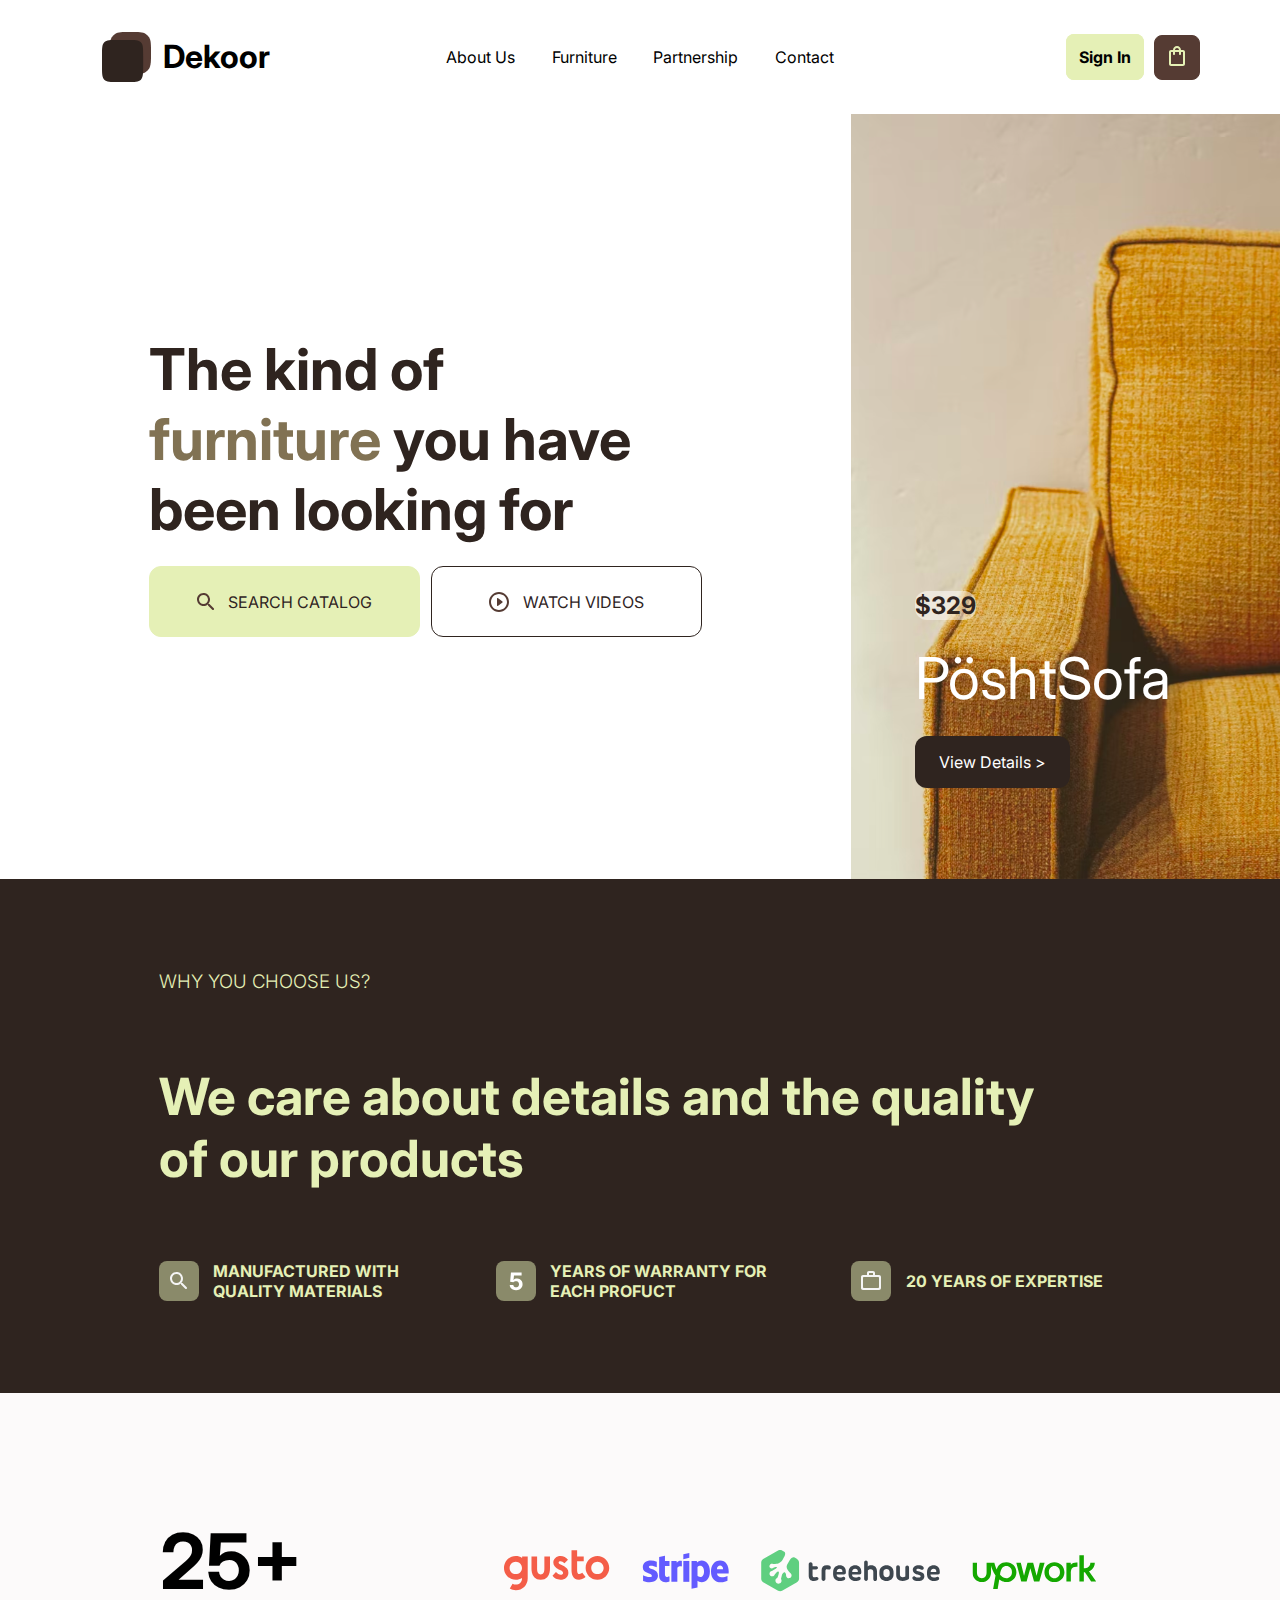
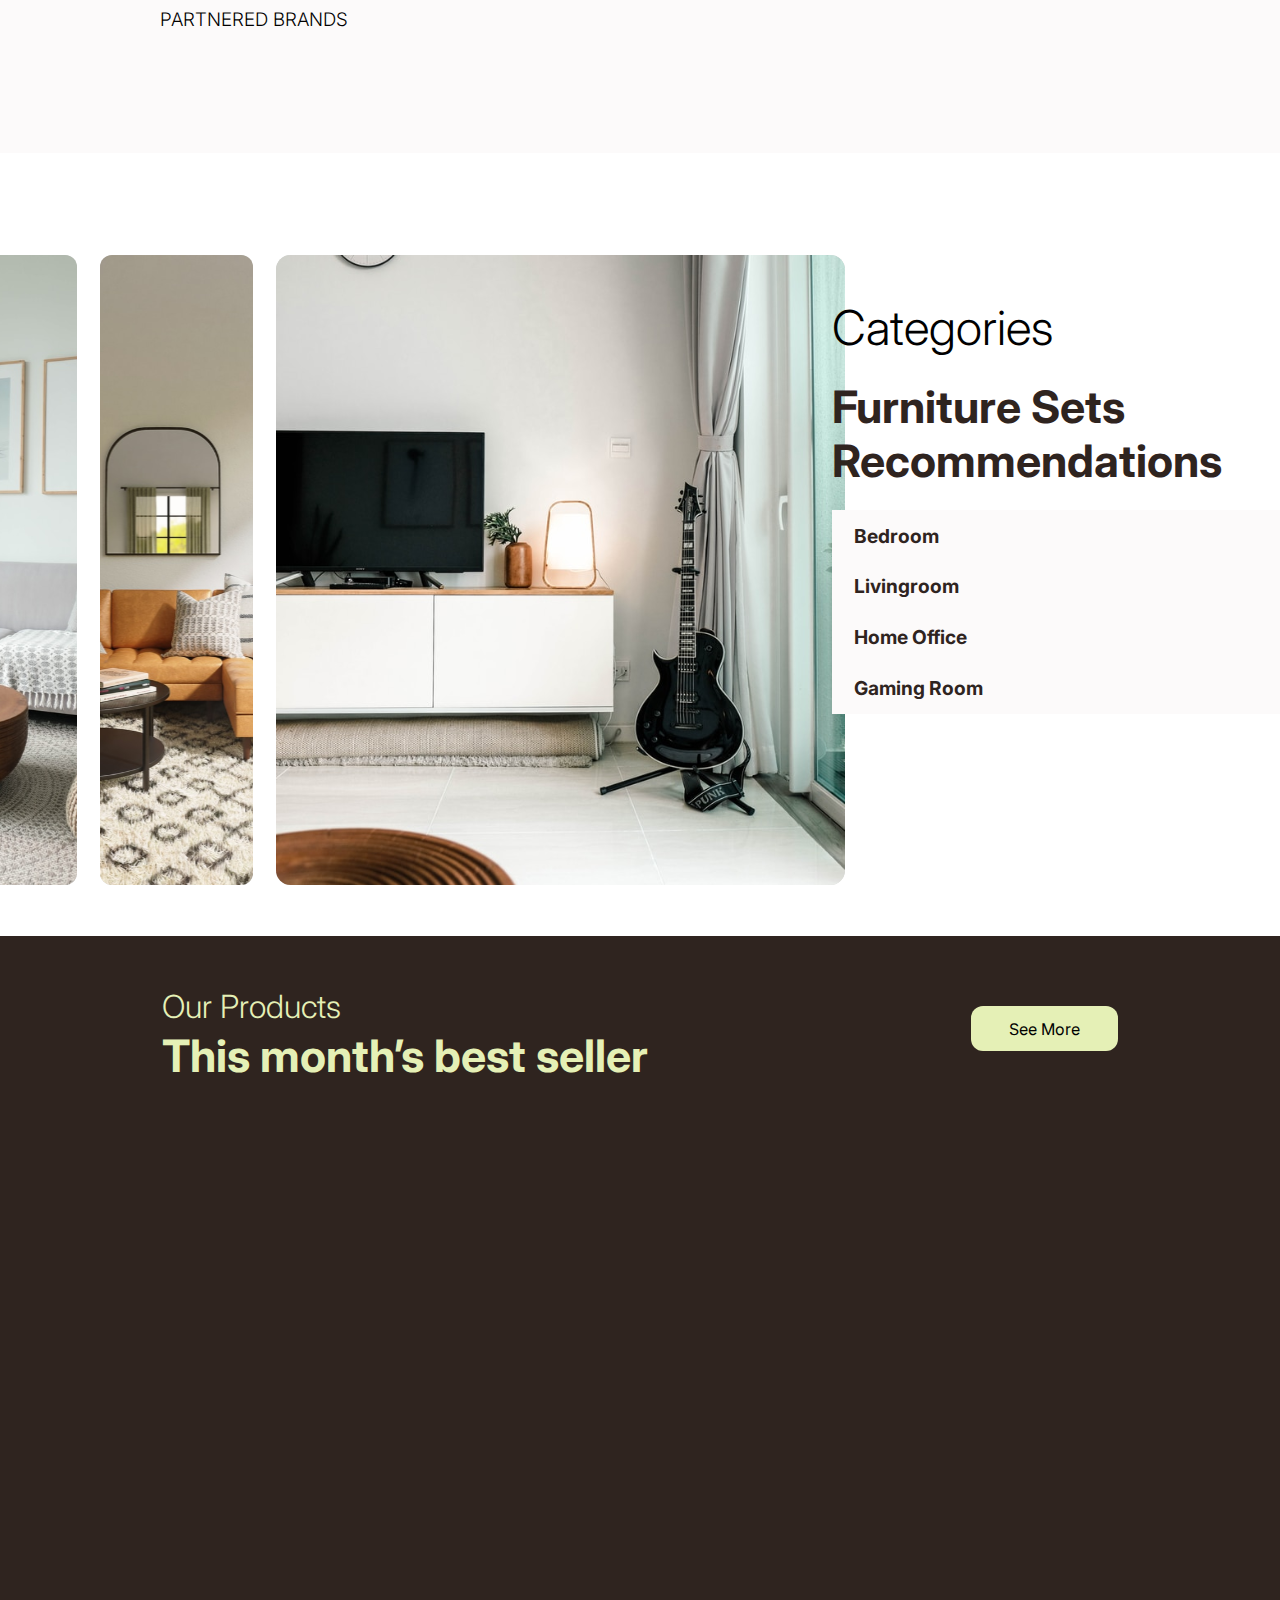
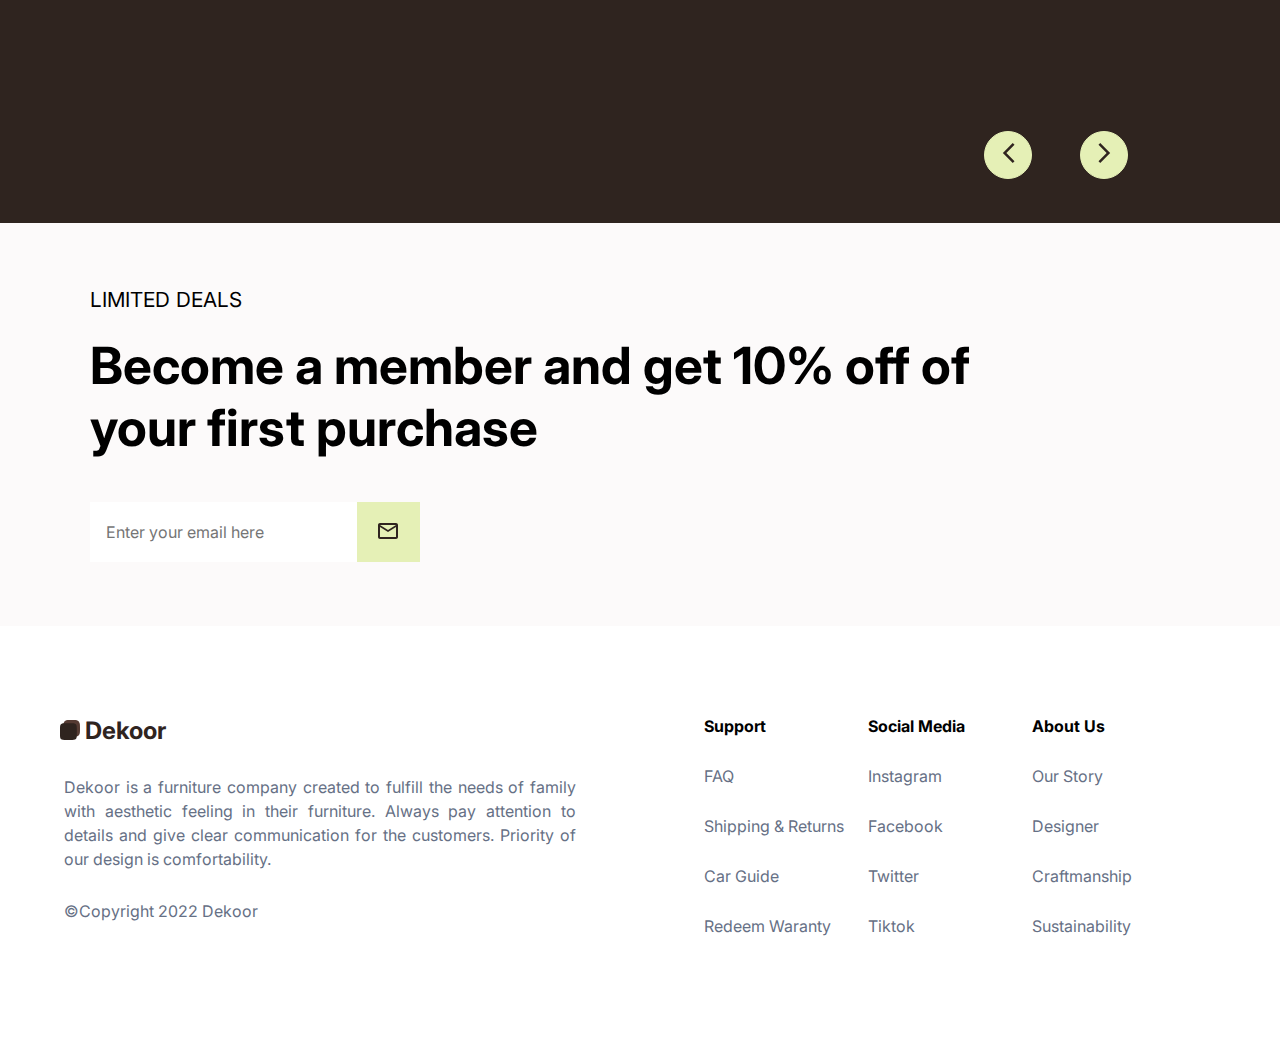
==== index.html @ ee674ba5 "v1.1 slice mob" ====
<!DOCTYPE html>
<html lang="en">

<head>
     <meta charset="UTF-8">
     <meta http-equiv="X-UA-Compatible" content="IE=edge">
     <meta name="viewport" content="width=device-width, initial-scale=1.0">
     <title>Dekoor</title>
     <link rel="stylesheet" href="style.css">
     <link rel="shortcut icon" type="image/x-icon" href="/assets/logo.svg">
     <script src="jquery.js"></script>
</head>

<body>
     <header>
          <nav>
               <div class="logo">
                    <img src="assets/logo.svg" alt="">
                    <h1>Dekoor</h1>
               </div>
               <ul>
                    <li><a href="#">About Us</a></li>
                    <li>Furniture</li>
                    <li><a href="#">Partnership</a></li>
                    <li><a href="#">Contact</a></li>
               </ul>
               <div class="nav-btn">
                    <li><a href="#">Sign In</a></button></li>
                    <li><button><img src="/assets/purchase.svg" /></button></li>
               </div>
               <button class="toggle">
                    <img src="assets/3line.svg" alt="">
               </button>
          </nav>
     </header>

     <main>
          <section id="hero1" class="hero1">
               <div>
                    <h1>The kind of<br /> <span>furniture</span> you have<br />been looking for</h1>
                    <div class="btn-hero">
                         <a href="#"><img src="assets/search.svg" />SEARCH CATALOG</a>
                         <a href="#"><img src="assets/play.svg" />WATCH VIDEOS</a>
                    </div>
               </div>
               <div class="price">
                    <h2>$329</h2>
                    <h1>PöshtSofa</h1>
                    <a href="">View Details ></a>
               </div>
          </section>

          <section id="hero2" class="hero2">
               <h3>WHY YOU CHOOSE US?</h3>
               <h1>We care about details and the quality<br /> of our products</h1>
               <ul>
                    <li><img src="/assets/icon frame.svg" />MANUFACTURED WITH QUALITY MATERIALS</li>
                    <li><img src="/assets/icon frame-1.svg" alt=""> YEARS OF WARRANTY FOR EACH PROFUCT</li>
                    <li><img src="/assets/icon frame-2.svg" />20 YEARS OF EXPERTISE</li>
               </ul>
          </section>

          <section id="hero3" class="hero3">
               <div class="">
                    <h1>25+</h1>
                    <h3>PARTNERED BRANDS</h3>
               </div>
               <ul>
                    <li><img src="/assets/gusto.svg" alt=""></li>
                    <li><img src="/assets/stripe.svg" alt=""></li>
                    <li><img src="/assets/treehouse.svg" alt=""></li>
                    <li><img src="/assets/uwpork.svg" alt=""></li>
               </ul>
          </section>

          <section id="hero4" class="hero4">
               <div class="">
                    <img class='a' src="/assets/4b.svg" alt="">
                    <img class='a' src="/assets/4a.svg" alt="">
                    <img src="/assets/img (2).svg" alt="">
               </div>
               <div class="">
                    <h3>Categories</h3>
                    <h1>Furniture Sets Recommendations</h1>
                    <button>Bedroom</button>
                    <button>Livingroom</button>
                    <button>Home Office</button>
                    <button>Gaming Room</button>
               </div>
          </section>

          <section id="hero5" class="hero5">
               <div class="">
                    <h1>
                         <span>Our Products</span><br />
                         This month’s best seller
                    </h1>
                    <a>See More</a>
               </div>
               <div class="">

               </div>
               <div class="prevnext">
                    <button><img src="/assets/back.svg" alt=""></button>
                    <button><img src="/assets/prev.svg" alt=""></button>
               </div>
          </section>

          <section id="#FCFAFA" class="hero6">
               <h3>LIMITED DEALS</h3>
               <h1>Become a member and get 10% off of<br /> your first purchase</h1>
               <form>
                    <input type="email" placeholder="Enter your email here">
                    <button type="submit"><img src="assets/mail.svg" alt=""></button>
               </form>
          </section>
     </main>

     <footer>
          <div class="">
               <div class="logo">
                    <img src="/assets/logo.svg" alt="">
                    <span>Dekoor</span>
               </div>
               <article>Dekoor is a furniture company created to fulfill the needs of family with aesthetic feeling in
                    their furniture. Always pay attention to details and give clear communication for the customers.
                    Priority of our design is comfortability.</article>
               <p>©Copyright 2022 Dekoor</p>
          </div>
          <div class="">
               <ul>
                    <Li><b>Support</b></Li>
                    <Li><a href="#">FAQ</a></Li>
                    <Li><a href="#">Shipping & Returns</a></Li>
                    <Li><a href="#">Car Guide</a></Li>
                    <Li><a href="#">Redeem Waranty</a></Li>
               </ul>
               <ul>
                    <Li><b>Social Media</b></Li>
                    <Li><a href="#">Instagram</a></Li>
                    <Li><a href="#">Facebook</a></Li>
                    <Li><a href="#">Twitter</a></Li>
                    <Li><a href="#">Tiktok</a></Li>
               </ul>
               <ul>
                    <Li><b>About Us</b></Li>
                    <Li><a href="#">Our Story</a></Li>
                    <Li><a href="#">Designer</a></Li>
                    <Li><a href="#">Craftmanship</a></Li>
                    <Li><a href="#">Sustainability</a></Li>
               </ul>
          </div>
     </footer>
</body>

</html>
---- style.css ----
@import url('https://fonts.googleapis.com/css2?family=Inter:wght@200;300;400;600;700&display=swap');

:root {
     --lgree: #E5F0B6;
     --teal: #817253;
     --brown: #553B33;
     --darkBrown: #2F241F;

}

* {
     list-style: none;
     text-decoration: none;
     padding: 0px;
     margin: 0px;
     font-family: 'Inter', sans-serif;
     color: black;
}

main {
     max-width: 100vw;
}

li a:hover {
     color: var(--teal);
}


/* Navbar */
nav {
     max-width: 100vw;
     height: 10vh;
     display: flex;
     flex-direction: row;
     justify-content: center;
     align-items: center;
     padding: 12px 24px;
}

.logo {
     width: 20%;
     display: flex;
     justify-content: flex-end;
     align-items: center;
     gap: 5%;
}

.logo img {
     width: 20%;
     height: 20%;
}

ul {
     display: flex;
     flex-direction: row;
     justify-content: center;
     align-items: center;
     gap: 5%;
     width: 60%;
}

.nav-btn {
     display: flex;
     justify-content: center;
     align-items: center;
     width: 20%;
     gap: 10px;
}

.nav-btn a {
     background-color: var(--lgree);
     border: 1px solid var(--lgree);
     border-radius: 8px;
     font-weight: bold;
     padding: 12px;
}

.nav-btn button {
     background-color: var(--brown);
     color: var(--lgree);
     border: 1px solid var(--brown);
     border-radius: 8px;
     padding: 10px 14px;
     cursor: pointer;
}

.nav-btn a:hover {
     border: 1px solid var(--darkBrown);
     transition: all 0.4s;
     background: none;
}

.nav-btn button:hover {
     background: var(--teal);
     border: 1px solid var(--teal);
     transition: all 0.4s;
}

.toggle {
     display: none !important;
}


/* Hero */

.hero1 {
     max-width: 100vw;
     height: 85vh;
     display: flex;
}

/* Hero 1.1 */
.hero1>div:nth-child(1) {
     width: 70%;
     height: 100%;
     display: flex;
     flex-direction: column;
     justify-content: center;
     align-items: center;
}

.hero1 a:hover {
     background-color: var(--lgree);
     color: var(--darkBrown);
     transition: all 0.4s;
}

.hero1 h1 {
     font-size: 4.5vw;
     color: var(--darkBrown);
     width: 65%;
}

.hero1 span {
     color: var(--teal);
}

.btn-hero {
     width: 65%;
     height: 15%;
     display: flex;
     justify-content: center;
     align-items: center;
     gap: 2%;
}

.btn-hero a {
     width: 50%;
     height: 60%;
     display: flex;
     justify-content: center;
     align-items: center;
     border: 1px solid var(--lgree);
     background-color: var(--lgree);
     color: var(--darkBrown);
     border-radius: 12px;
     gap: 5%;
     font-size: 1em;
}

.btn-hero a:nth-child(2) {
     background-color: transparent;
     border: 1px solid var(--darkBrown);
}

.btn-hero a:hover {
     background-color: transparent;
     border: 1px solid var(--teal);
     transition: all 0.4s;
}

/* Hero 1.2 */
.price {
     width: 30%;
     height: 100%;
     padding-left: 5%;
     background-image: url('assets/hero1.svg');
     background-repeat: no-repeat;
     background-size: cover;
     display: flex;
     flex-direction: column;
     justify-content: flex-end;
     gap: 3%;
}

.price h2 {
     width: fit-content;
     color: var(--darkBrown);
     font-weight: light;
     background: rgba(255, 255, 255, 0.5);
     border-radius: 12px;
     display: inline;
}

.price h1 {
     font-weight: normal;
     color: white;
}

.price a {
     width: fit-content;
     padding: 16px 24px;
     background: var(--darkBrown);
     color: white;
     border-radius: 12px;
     margin-bottom: 25%;
}

/* Section 2 */
.hero2 {
     max-width: 100%;
     height: 40vh;
     padding: 6% 3%;
     background-color: var(--darkBrown);
     color: var(--lgree);
     display: flex;
     flex-direction: column;
     justify-content: center;
     align-items: center;
     gap: 20%;
}

.hero2 h3 {
     color: var(--lgree);
     font-weight: 300;
     width: 80%;
}

.hero2 h1 {
     color: var(--lgree);
     font-size: 4vw;
     width: 80%;
}

.hero2 ul {
     width: 80%;
     display: flex;
}

.hero2 li {
     color: var(--lgree);
     width: 30%;
     display: flex;
     justify-content: center;
     align-items: center;
     gap: 5%;
     font-weight: bold;
}


/* Hero 3 */

.hero3 {
     max-width: 100%;
     height: 40vh;
     display: flex;
     justify-content: center;
     align-items: center;
     gap: 10%;
     background-color: #FCFAFA;
}

.hero3 div {
     width: 15%;
     display: flex;
     flex-direction: column;
     justify-content: center;
     align-items: flex-start;
}

.hero3 h1 {
     font-size: 6vw;
     font-weight: bold;
}

.hero3 h3 {
     font-weight: 300;
}

.hero3 ul {
     width: 50%;
}

/* Hero 4 */

.hero4 {
     max-width: 100%;
     height: 70vh;
     display: flex;
     flex-direction: row;
     padding: 3% 0%;
     margin-bottom: 6%;
}

.hero4>div:nth-child(1) {
     max-width: 60%;
     height: 100%;
     padding: 5%;
     padding-left: 0;
     display: flex;
     justify-content: center;
     gap: 3%;
}

.a {
     width: 20%;
     height: 100%;
     object-fit: cover;
     border-radius: 12px;
}

.hero4>div:nth-child(2) {
     max-width: 40%;
     height: 100%;
     display: flex;
     flex-direction: column;
     justify-content: center;
}

.hero4 h1 {
     font-size: 3.5vw;
     font-weight: bold;
     margin: 5% 0;
     color: var(--darkBrown);
}

.hero4 h3 {
     font-size: 3em;
     font-weight: 300;
}

.hero4 button {
     padding: 3% 5%;
     font-size: 1.2em;
     font-weight: bold;
     background-color: #FCFAFA;
     border: none;
     display: flex;
     justify-content: flex-start;
     color: var(--darkBrown);
}

/* Hero 5 */

.hero5 {
     max-width: 100vw;
     height: 90vh;
     padding: 3% 0;
     background-color: var(--darkBrown);
     position: relative;
}

.hero5>div:nth-child(1) {
     width: 100%;
     display: flex;
     justify-content: space-around;
     align-items: center;
}

.hero5 h1 {
     font-size: 3.5vw;
     font-weight: bold;
     color: var(--lgree);
}

.hero5 span {
     font-size: 2.5vw;
     font-weight: 300;
     color: var(--lgree);
}

.hero5 a {
     height: fit-content;
     padding: 1% 3%;
     font-size: 1em;
     background-color: var(--lgree);
     border-radius: 12px;
     cursor: pointer;
}

.hero5 a:hover {
     background-color: transparent;
     color: var(--lgree);
     border: 1px solid var(--lgree);
     transition: all 0.3s;
}

.prevnext {
     width: 15%;
     display: flex;
     justify-content: space-around;
     align-items: center;
     background-color: transparent;
     position: absolute;
     right: 10%;
     bottom: 5%;
}

.hero5 button {
     width: 25%;
     aspect-ratio: 1/1;
     border: 1px solid var(--lgree);
     background-color: var(--lgree);
     border-radius: 999px;
}

/* Hero 6 */

.hero6 {
     max-width: 100%;
     height: fit-content;
     background-color: #FCFAFA;
     padding: 5% 7%;
}

.hero6 h3 {
     font-size: 1.3em;
     font-weight: 400;
     margin-bottom: 2%;
}

.hero6 h1 {
     font-size: 4vw;
     font-weight: bold;
     margin-bottom: 4%;
}

.hero6 form {
     width: 30%;
     height: 60px;
     display: flex;
}

.hero6 input {
     width: 80%;
     height: 100%;
     padding: 0;
     border: none;
     font-size: 1em;
     padding-left: 5%;
     border: none;
}

.hero6 button {
     width: 20%;
     height: 100%;
     border: 1px solid var(--lgree);
     background-color: var(--lgree);
     color: var(--darkBrown);
}

.hero6 button:hover {
     background-color: white;
}


footer {
     max-width: 100vw;
     display: flex;
     flex-direction: row;
}

footer>div {
     width: 50%;
     padding: 7% 5%;
}

footer>div:nth-child(2) {
     display: flex;
     flex-direction: row;
     flex-wrap: wrap;
     gap: 2%;
}

footer span {
     font-size: 1.5em;
     color: var(--darkBrown);
     font-weight: bold;
}

footer ul {
     width: 30%;
     height: 100%;
     display: flex;
     flex-direction: column;
     justify-content: flex-start;
     align-items: flex-start;
}

footer article {
     margin: 30px 0px;
     color: #667085;
     text-align: justify;
     line-height: 24px;
}

footer p {
     color: #667085;
}

footer li {
     margin-bottom: 30px;
}

footer a {
     color: #667085;
}

@media screen and (max-width:992px) {

     /* Nav */

     /* Hero 1 */
     .hero1 {
          flex-wrap: nowrap;
          flex-direction: column;
          padding: 0;
     }

     .hero1>div:nth-child(1) {
          width: 100%;
          height: 50vh;
          text-align: center;
     }

     .hero1>div:nth-child(2) {
          flex-wrap: wrap;
          padding: 0px;
          width: 100%;
          height: 50vh;
          background-image: url('assets/image\ 64.png');
          background-size: cover;
          background-repeat: no-repeat;
          overflow: hidden;
     }

     .price {
          width: 50%;
          height: 50%;
     }

     /* Hero 2 */
     .hero2 {
          text-align: center;
          gap: 2%;
     }

     .hero2 ul {
          width: 100%;
          flex-direction: column;
          align-items: center;
          font-weight: 2em;
          text-align: start;
          margin-top: 10px;
     }

     .hero2 li {
          justify-content: flex-start;
          width: 100%;
          margin-bottom: 10px;
     }

     .hero2 img {}

     /* Hero 3 */
     .hero3 {
          flex-direction: column;
     }

     .hero3 div {
          width: 100%;
          text-align: center;
          justify-content: center;
          align-items: center;
     }

     .hero3 h3 {
          margin: 0 40px;
     }

     .hero3 ul {
          max-width: 100%;
     }

     /* Hero 4 */
     .hero4 {
          flex-direction: column;
          height: 100%;
          padding: 0;
     }

     .hero4>div:nth-child(1) {
          max-width: 100%;
          height: 50%;
          order: 2;
          justify-content: center;
          align-items: flex-end;
          padding: 10px;
     }

     .hero4>div:nth-child(2) {
          max-width: 100%;
          height: 50%;
          text-align: center;
          order: 1;
     }

     .hero4 button {
          width: 100%;
          font-size: 2em;
     }

     .hero4 img {
          width: 30%;
          border-radius: 24px;
          aspect-ratio: 1/1;
     }

     .hero4 button {
          font-size: 1em;
     }

     .hero4 h1 {}

     /* Hero 5 */
     .prevnext {
          width: 100%;
          justify-content: space-between;
          top: 15%;
          left: 0;
     }

     .prevnext button {
          width: 50px;
          aspect-ratio: 1/1;
          padding: 0;
     }

     /* Hero 6 */

     .hero6 form {
          width: 100%;
     }


     /* Footer */

     footer {
          flex-wrap: wrap;
     }

     footer .logo {
          width: 100%;
          justify-content: center;
     }

     footer>div {
          width: 100%;
          justify-content: center;
     }

     footer ul {
          align-items: center;
     }

     footer li {
          text-align: center;

     }

}

@media screen and (max-width:500px) {

     /* Nav */
     nav {
          justify-content: space-around;
          padding: 0 5%;
     }

     nav ul {
          display: none !important;
     }

     .nav-btn {
          display: none !important;

     }

     .toggle {
          display: block;
     }

     /* hero1 */

     .hero1 h1 {
          font-size: 2em;
          width: 100%;
          margin-bottom: 5%;
     }

     .hero1 br {
          display: none;
     }

     .btn-hero {
          flex-direction: column;
          gap: 10px;
          margin-top: 30px;
          margin-bottom: 30px;
     }

     .btn-hero a {
          width: 100%;
          padding: 4%;
     }

     .price {
          width: 100%;
          height: 100%;
          font-size: 1em;
     }

     .price h2 {
          margin-left: 30px;
     }

     .price h1 {
          margin-left: 30px;
     }

     .price a {
          margin-left: 30px;
     }

     /* hero2 */

     /* Hero 3 */
     .hero3 img {
          width: 60px;
     }

     footer>div:nth-child() {
          width: 100%;
          flex-wrap: wrap;
     }

     footer ul {
          width: 45%;
     }

     footer li{
          margin-bottom: 0;
     }

}
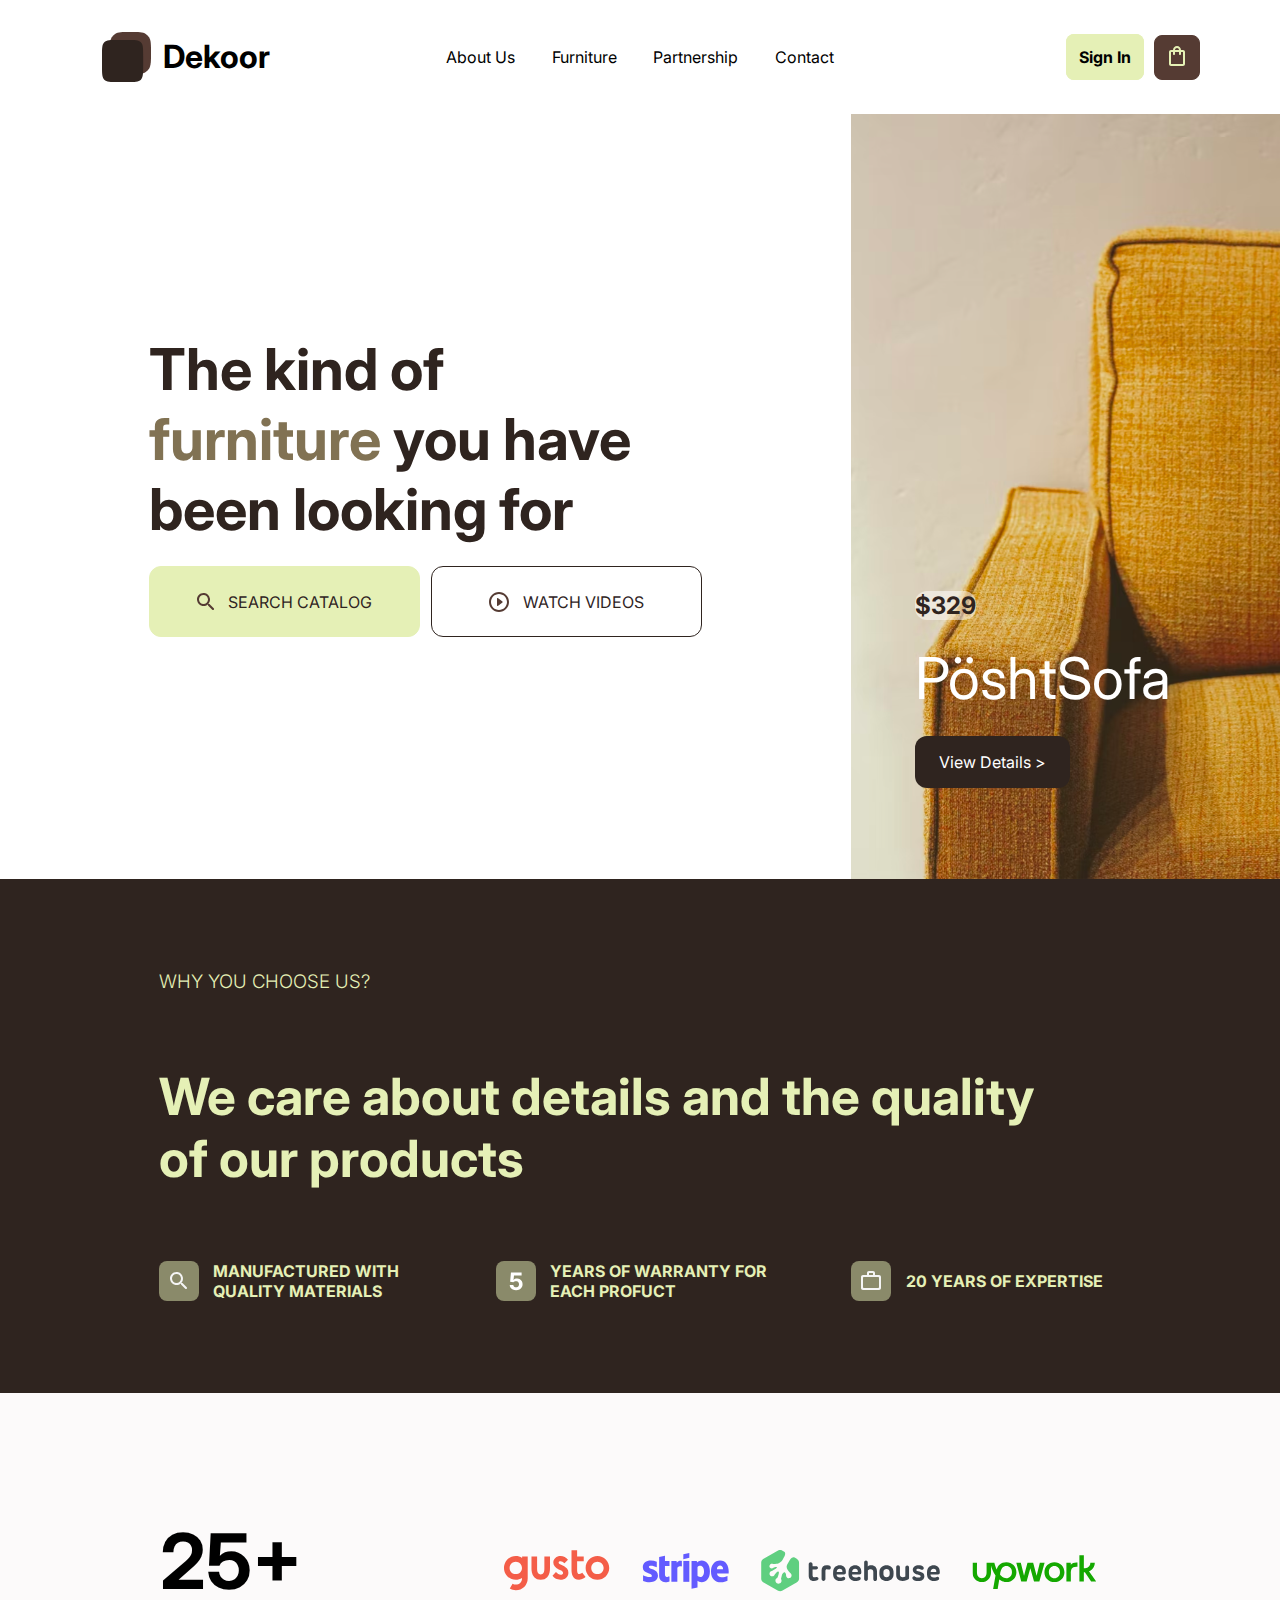
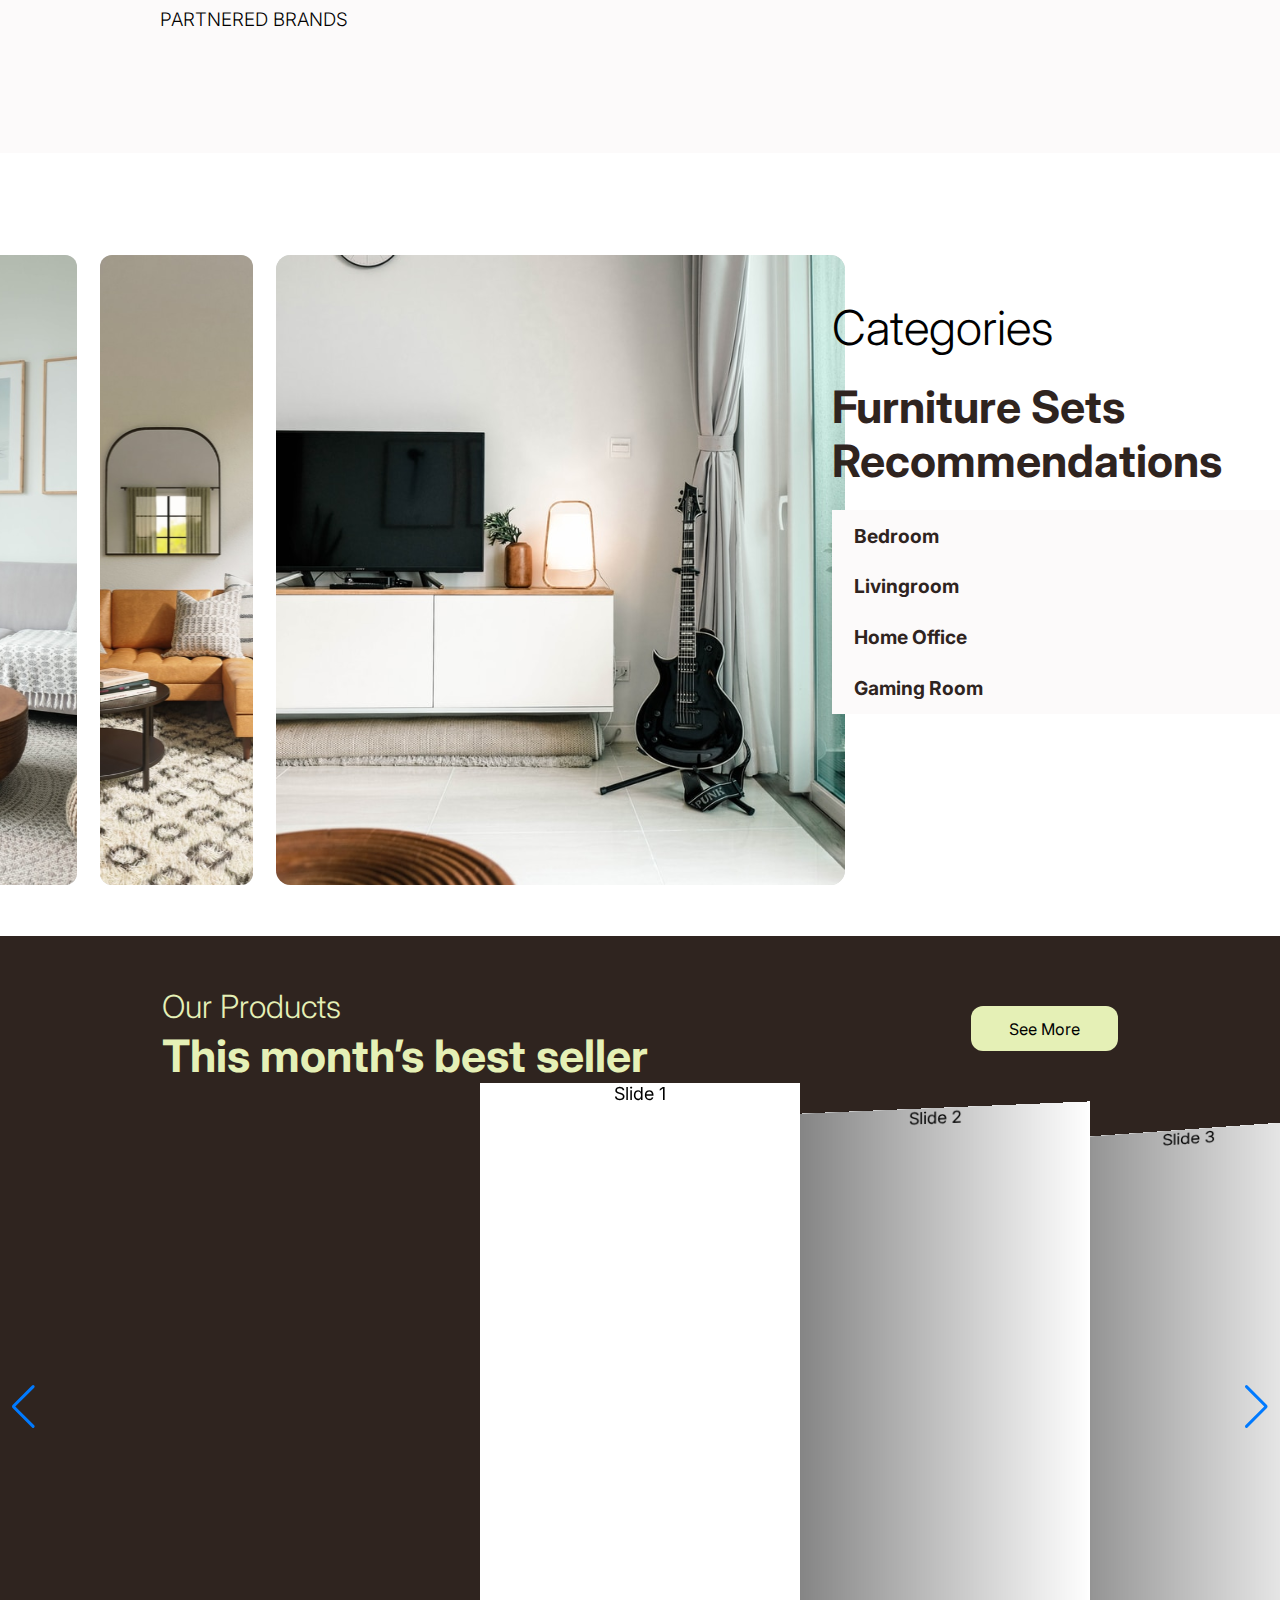
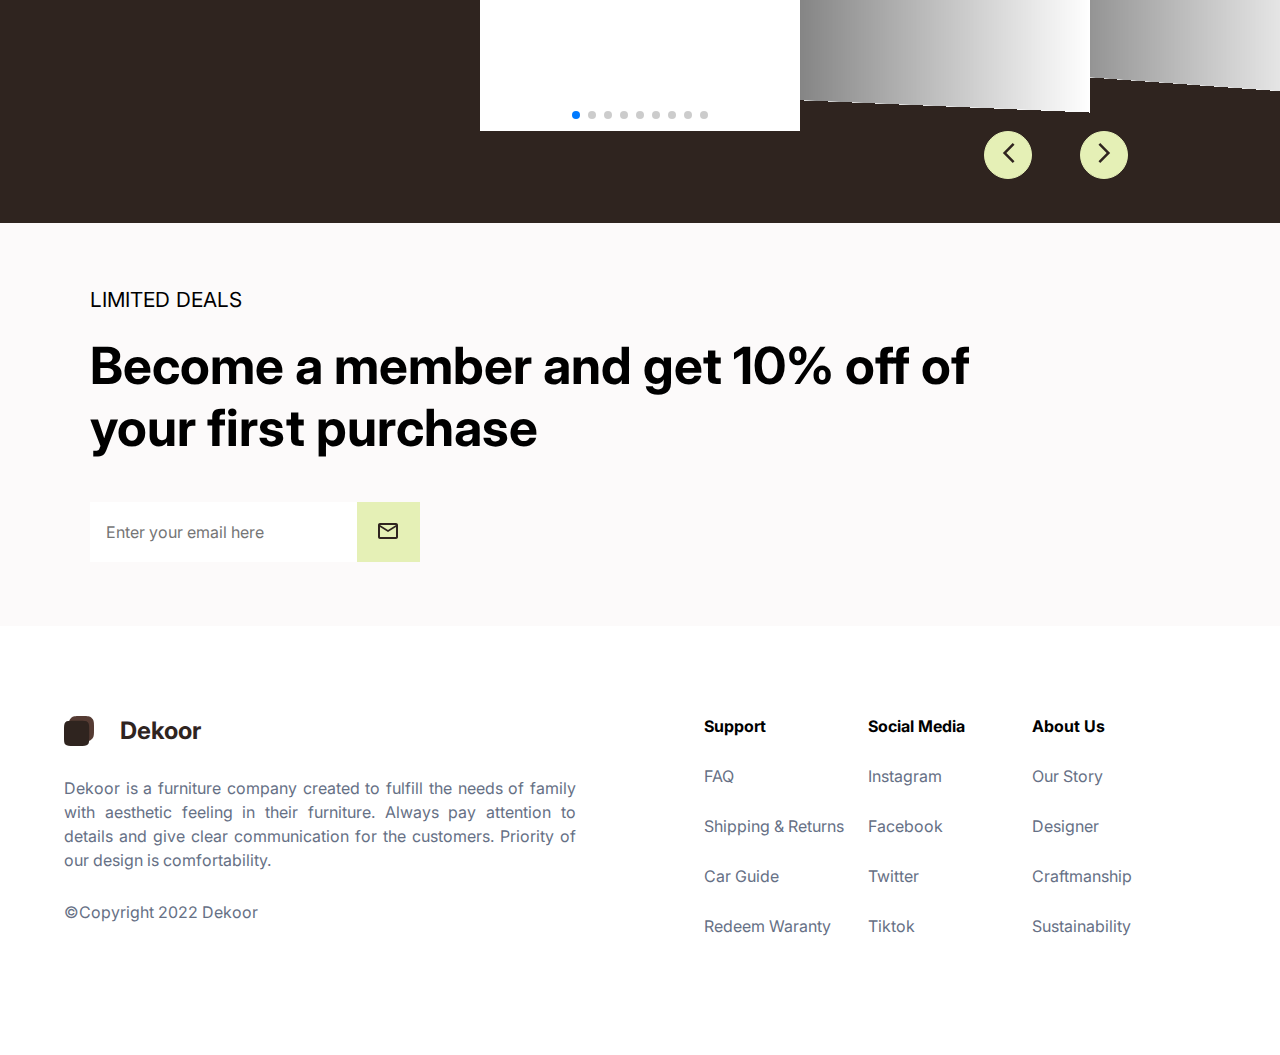
==== commit 99cc4a6b: "v1.3 add slidder carousel" ====
--- a/index.html
+++ b/index.html
@@ -9,6 +9,7 @@
      <link rel="stylesheet" href="style.css">
      <link rel="shortcut icon" type="image/x-icon" href="/assets/logo.svg">
      <script src="jquery.js"></script>
+     <link rel="stylesheet" href="https://cdn.jsdelivr.net/npm/swiper/swiper-bundle.min.css" />
 </head>
 
 <body>
@@ -97,8 +98,21 @@
                     </h1>
                     <a>See More</a>
                </div>
-               <div class="">
-
+               <div class="swiper mySwiper">
+                    <div class="swiper-wrapper">
+                         <div class="swiper-slide">Slide 1</div>
+                         <div class="swiper-slide">Slide 2</div>
+                         <div class="swiper-slide">Slide 3</div>
+                         <div class="swiper-slide">Slide 4</div>
+                         <div class="swiper-slide">Slide 5</div>
+                         <div class="swiper-slide">Slide 6</div>
+                         <div class="swiper-slide">Slide 7</div>
+                         <div class="swiper-slide">Slide 8</div>
+                         <div class="swiper-slide">Slide 9</div>
+                    </div>
+                    <div class="swiper-button-next"></div>
+                    <div class="swiper-button-prev"></div>
+                    <div class="swiper-pagination"></div>
                </div>
                <div class="prevnext">
                     <button><img src="/assets/back.svg" alt=""></button>
@@ -118,10 +132,10 @@
 
      <footer>
           <div class="">
-               <div class="logo">
+               <a href="#" class="logo">
                     <img src="/assets/logo.svg" alt="">
                     <span>Dekoor</span>
-               </div>
+               </a>
                <article>Dekoor is a furniture company created to fulfill the needs of family with aesthetic feeling in
                     their furniture. Always pay attention to details and give clear communication for the customers.
                     Priority of our design is comfortability.</article>
@@ -151,6 +165,25 @@
                </ul>
           </div>
      </footer>
+     <script src="https://cdn.jsdelivr.net/npm/swiper/swiper-bundle.min.js"></script>
+     <script>
+          var swiper = new Swiper(".mySwiper", {
+               effect: "coverflow",
+               grabCursor: true,
+               centeredSlides: true,
+               slidesPerView: "4",
+               coverflowEffect: {
+                    rotate: 10,
+                    stretch: 0,
+                    depth: 100,
+                    modifier: 1,
+                    slideShadows: true,
+               },
+               pagination: {
+                    el: ".swiper-pagination",
+               },
+          });
+     </script>
 </body>
 
 </html>--- a/style.css
+++ b/style.css
@@ -478,6 +478,16 @@
      font-weight: bold;
 }
 
+footer .logo {
+     width: 100%;
+     display: flex;
+     justify-content: flex-start;
+}
+
+footer .logo img {
+     width: 30px;
+}
+
 footer ul {
      width: 30%;
      height: 100%;
@@ -506,6 +516,51 @@
      color: #667085;
 }
 
+/* Swipper */
+.swiper {
+     width: 100%;
+     height: 80%;
+}
+
+.swiper-slide {
+     text-align: center;
+     font-size: 18px;
+     background: #fff;
+
+     /* Center slide text vertically */
+     display: -webkit-box;
+     display: -ms-flexbox;
+     display: -webkit-flex;
+     display: flex;
+     -webkit-box-pack: center;
+     -ms-flex-pack: center;
+     -webkit-justify-content: center;
+     justify-content: center;
+     -webkit-box-align: center;
+     -ms-flex-align: center;
+     -webkit-align-items: center;
+     align-items: center;
+}
+
+.swiper-slide img {
+     display: block;
+     width: 100%;
+     height: 100%;
+     object-fit: cover;
+}
+
+.swiper-slide {
+     width: 80%;
+}
+
+.swiper-slide:nth-child(2n) {
+     width: 60%;
+}
+
+.swiper-slide:nth-child(3n) {
+     width: 40%;
+}
+
 @media screen and (max-width:992px) {
 
      /* Nav */
@@ -532,6 +587,14 @@
           background-size: cover;
           background-repeat: no-repeat;
           overflow: hidden;
+     }
+
+     .btn-hero {
+          margin-top: 20px;
+     }
+
+     .btn-hero a {
+          padding: 15px 0;
      }
 
      .price {
@@ -628,6 +691,7 @@
           justify-content: space-between;
           top: 15%;
           left: 0;
+          z-index: 1;
      }
 
      .prevnext button {
@@ -659,6 +723,11 @@
           justify-content: center;
      }
 
+     footer .logo img {
+          width: 60px;
+          height: 60px;
+     }
+
      footer ul {
           align-items: center;
      }
@@ -670,7 +739,7 @@
 
 }
 
-@media screen and (max-width:500px) {
+@media screen and (max-width:767px) {
 
      /* Nav */
      nav {
@@ -745,11 +814,16 @@
           flex-wrap: wrap;
      }
 
+     footer .logo img {
+          width: 40px;
+          height: 40px;
+     }
+
      footer ul {
           width: 45%;
      }
 
-     footer li{
+     footer li {
           margin-bottom: 0;
      }
 
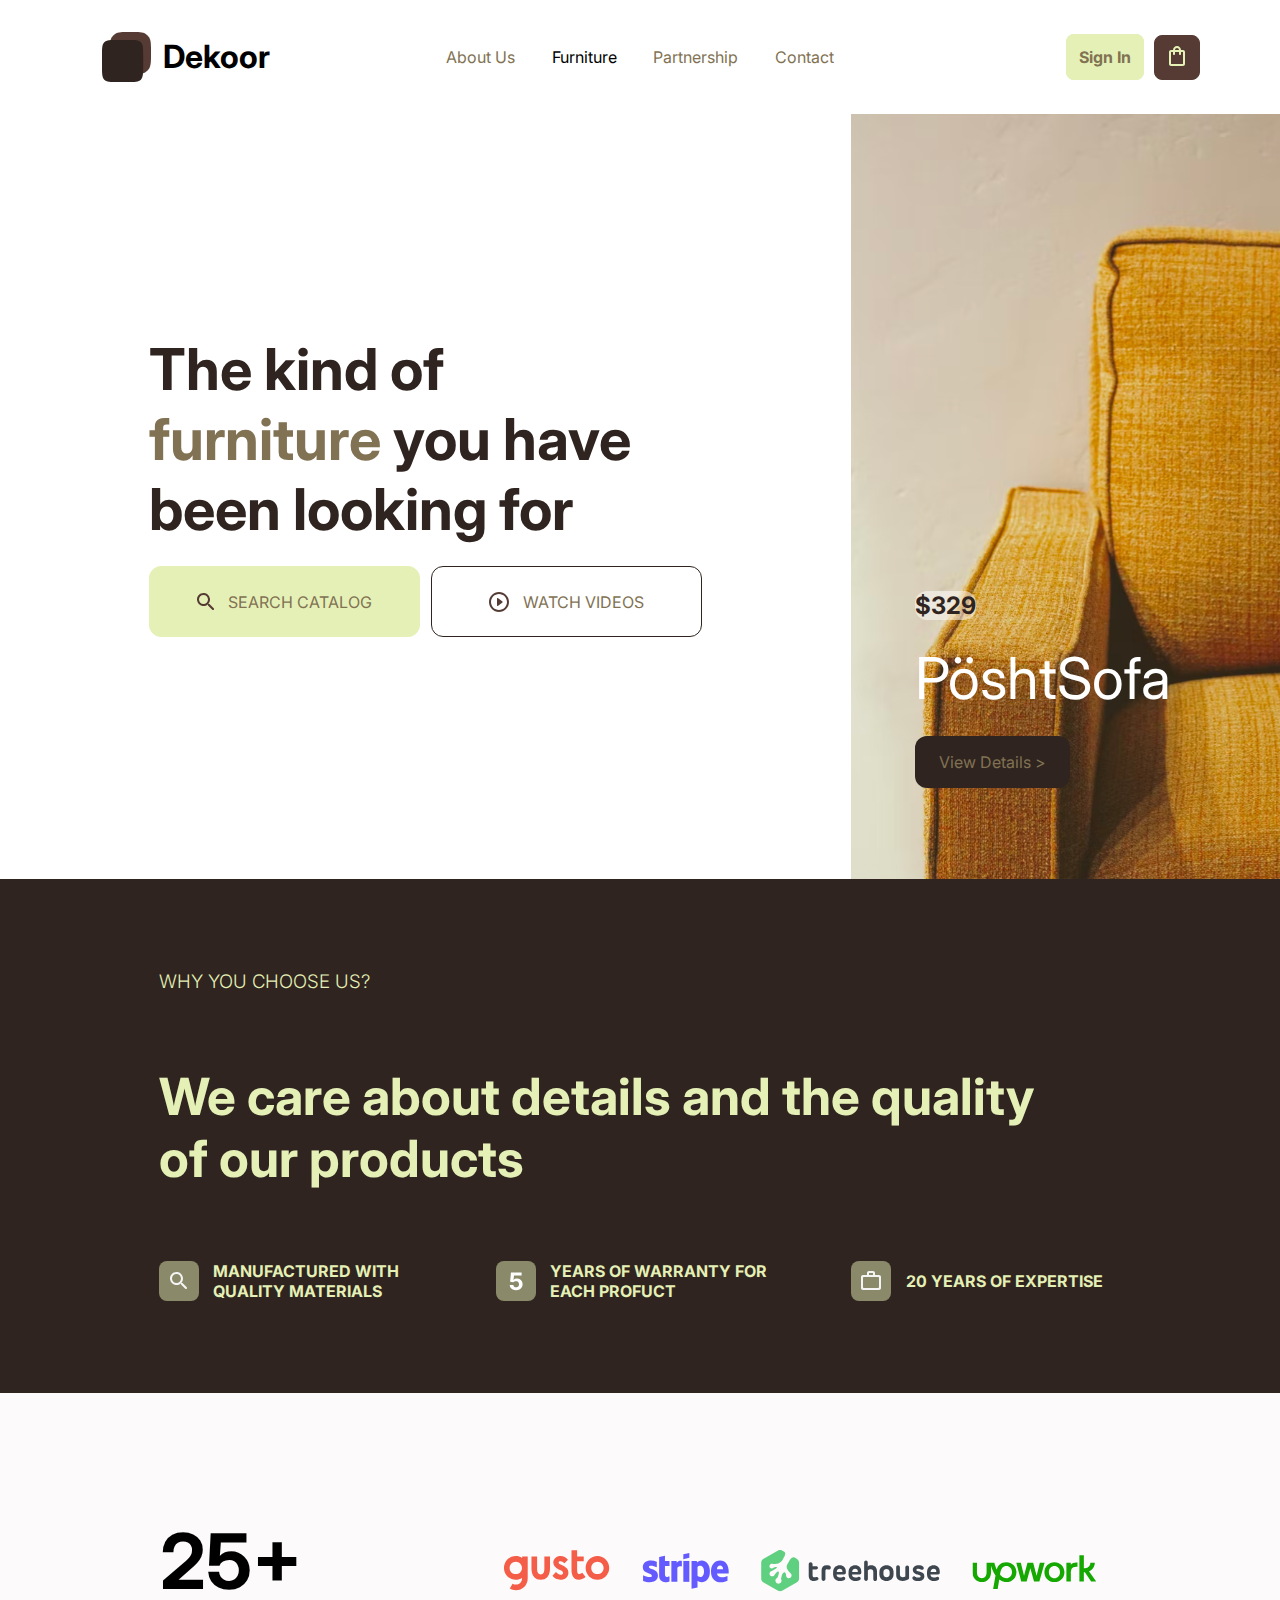
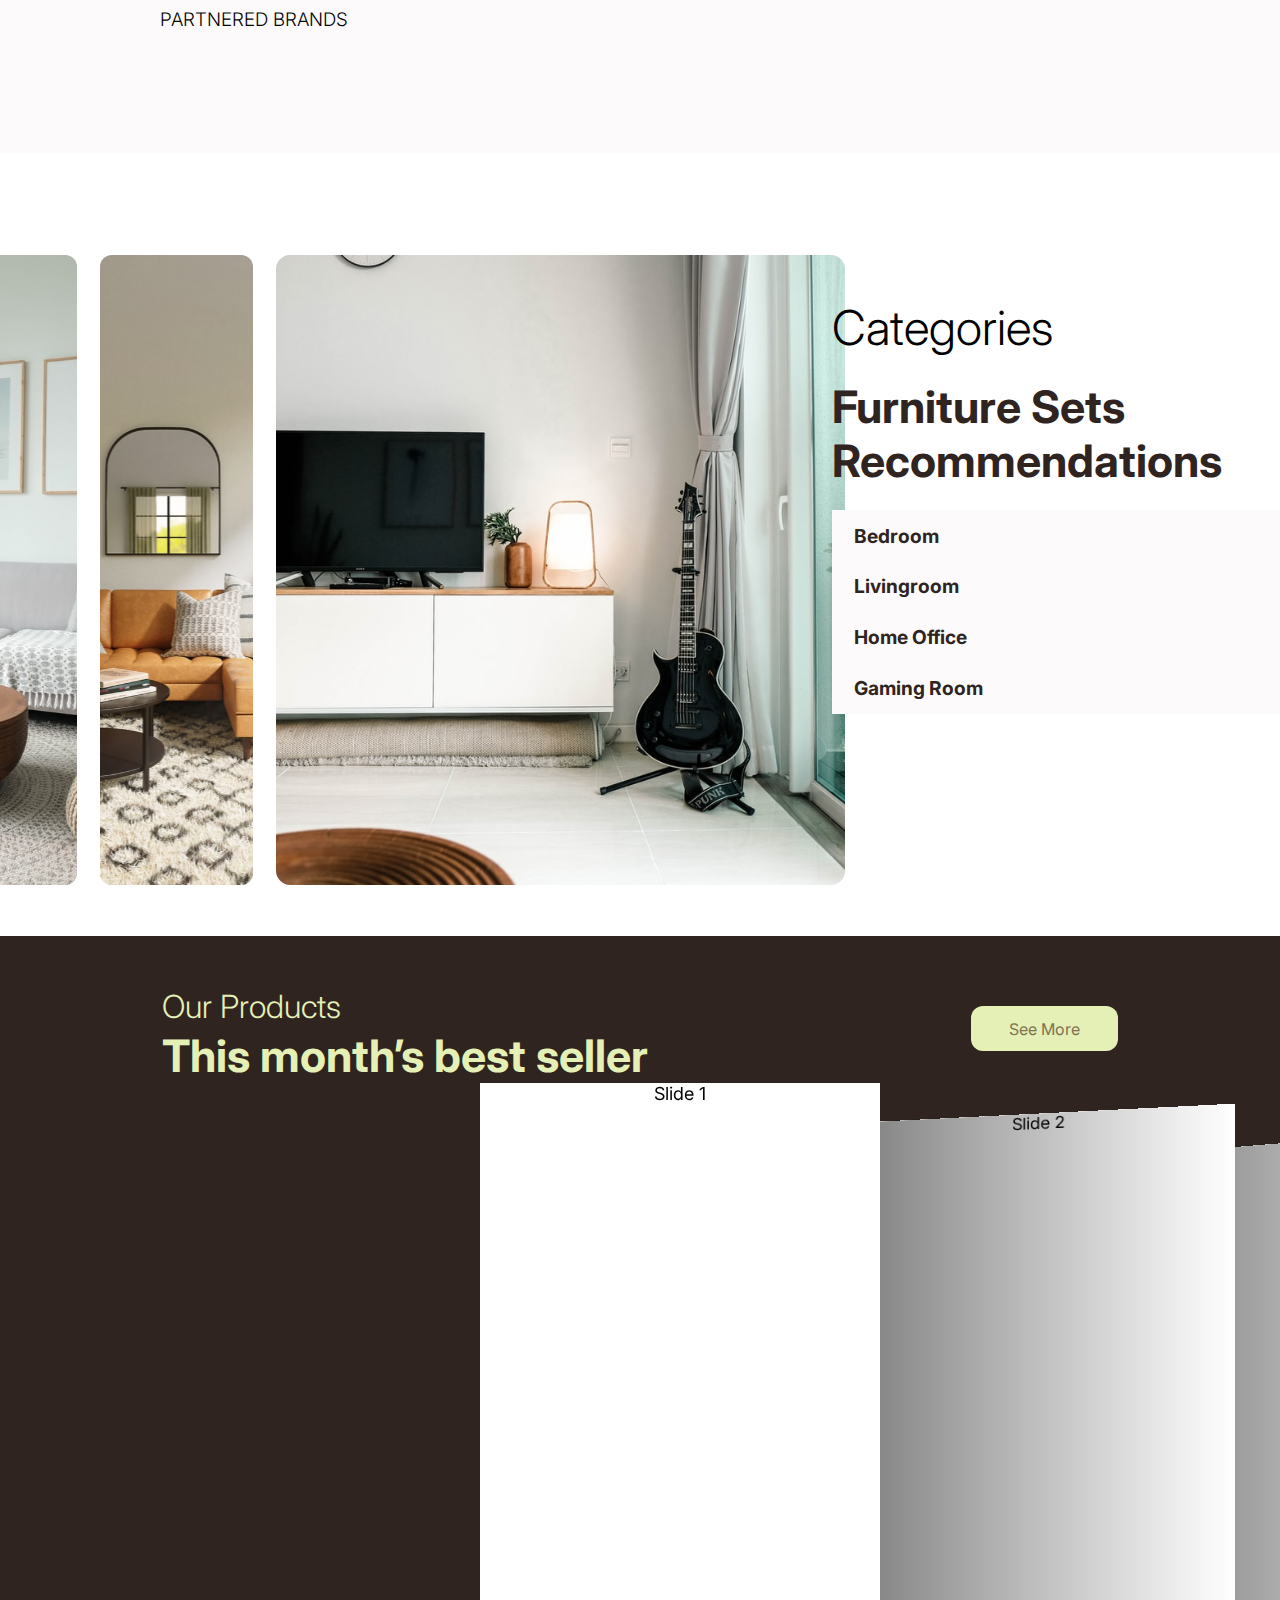
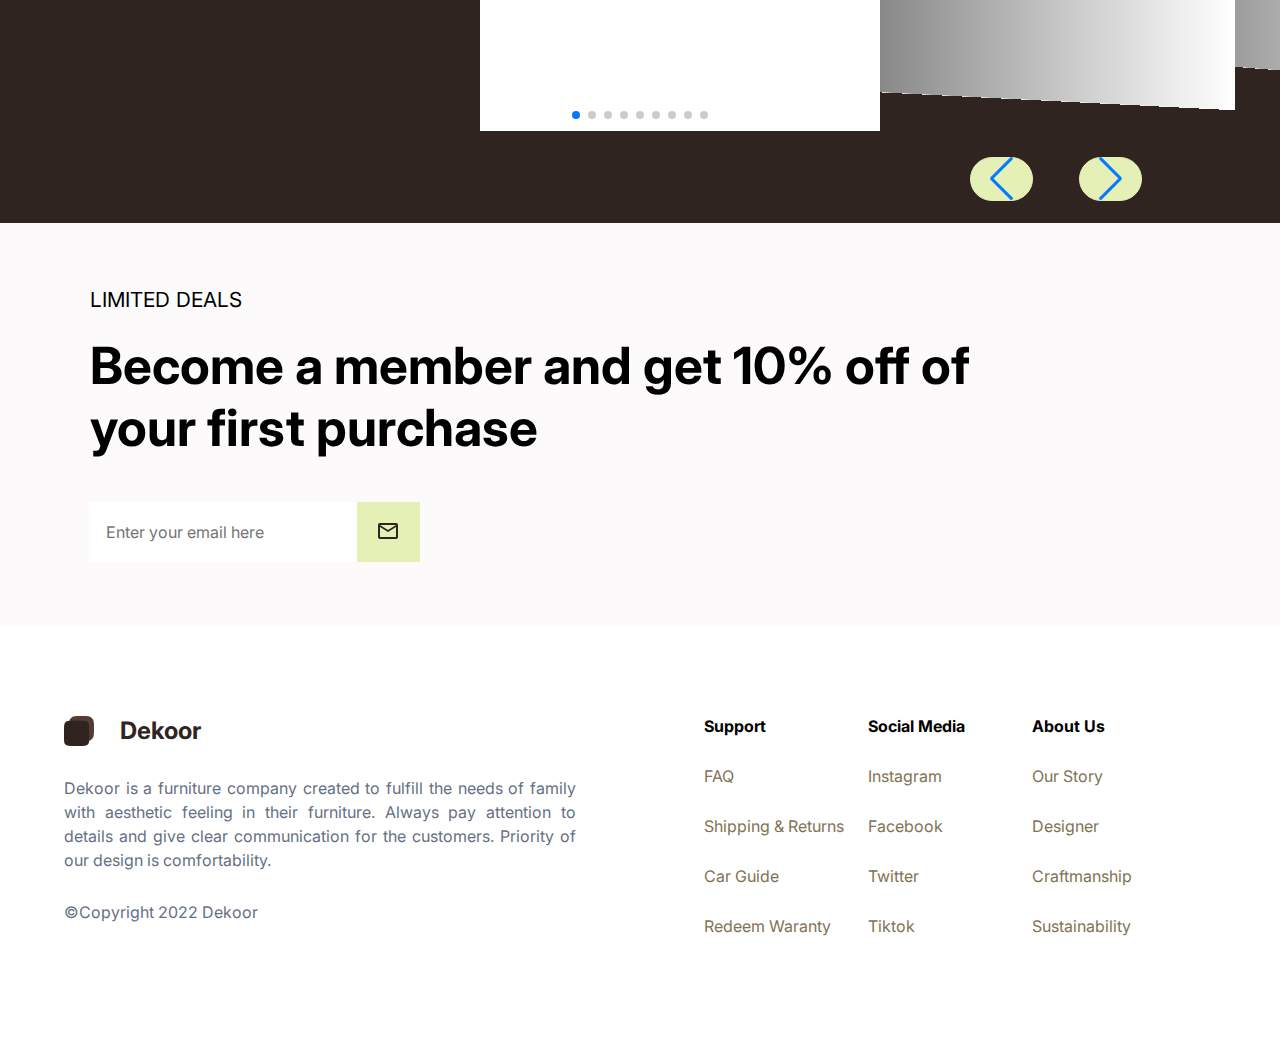
==== commit a03333c6: "v1.3 slice responsive" ====
--- a/index.html
+++ b/index.html
@@ -19,6 +19,7 @@
                     <img src="assets/logo.svg" alt="">
                     <h1>Dekoor</h1>
                </div>
+
                <ul>
                     <li><a href="#">About Us</a></li>
                     <li>Furniture</li>
@@ -29,13 +30,20 @@
                     <li><a href="#">Sign In</a></button></li>
                     <li><button><img src="/assets/purchase.svg" /></button></li>
                </div>
-               <button class="toggle">
+               <span class="toggle" type="button">
                     <img src="assets/3line.svg" alt="">
-               </button>
+               </span>
           </nav>
+          <div id="mySidenav" class="sidenav">
+               <a href="javascript:void(0)" class="closebtn" onclick="closeNav()">&times;</a>
+               <a href="#">About</a>
+               <a href="#">Services</a>
+               <a href="#">Clients</a>
+               <a href="#">Contact</a>
+          </div>
      </header>
 
-     <main>
+     <main id="main">
           <section id="hero1" class="hero1">
                <div>
                     <h1>The kind of<br /> <span>furniture</span> you have<br />been looking for</h1>
@@ -110,13 +118,13 @@
                          <div class="swiper-slide">Slide 8</div>
                          <div class="swiper-slide">Slide 9</div>
                     </div>
-                    <div class="swiper-button-next"></div>
-                    <div class="swiper-button-prev"></div>
+                    <!-- <div class="swiper-button-next"></div>
+                    <div class="swiper-button-prev"></div> -->
                     <div class="swiper-pagination"></div>
                </div>
                <div class="prevnext">
-                    <button><img src="/assets/back.svg" alt=""></button>
-                    <button><img src="/assets/prev.svg" alt=""></button>
+                    <button class="swiper-button-next"></button>
+                    <button class="swiper-button-prev"></button>
                </div>
           </section>
 
@@ -178,11 +186,24 @@
                     depth: 100,
                     modifier: 1,
                     slideShadows: true,
+
                },
                pagination: {
                     el: ".swiper-pagination",
                },
           });
+          function openNav() {
+               document.getElementById("mySidenav").style.width = "250px";
+               document.getElementById("main").style.marginLeft = "250px";
+               document.body.style.backgroundColor = "rgba(0,0,0,0.4)";
+          }
+
+          /* Set the width of the side navigation to 0 and the left margin of the page content to 0, and the background color of body to white */
+          function closeNav() {
+               document.getElementById("mySidenav").style.width = "0";
+               document.getElementById("main").style.marginLeft = "0";
+               document.body.style.backgroundColor = "white";
+          }
      </script>
 </body>
 
--- a/style.css
+++ b/style.css
@@ -17,6 +17,11 @@
      color: black;
 }
 
+a {
+     text-decoration: none !important;
+     color: var(--teal) !important;
+}
+
 main {
      max-width: 100vw;
 }
@@ -24,7 +29,6 @@
 li a:hover {
      color: var(--teal);
 }
-
 
 /* Navbar */
 nav {
@@ -97,15 +101,14 @@
 }
 
 .toggle {
-     display: none !important;
-}
-
-
+     display: none;
+}
 /* Hero */
 
 .hero1 {
      max-width: 100vw;
      height: 85vh;
+     min-height: 700px;
      display: flex;
 }
 
@@ -402,7 +405,10 @@
      border: 1px solid var(--lgree);
      background-color: var(--lgree);
      border-radius: 999px;
-}
+     text-align: center;
+     padding: 10%;
+}
+
 
 /* Hero 6 */
 
@@ -526,7 +532,7 @@
      text-align: center;
      font-size: 18px;
      background: #fff;
-
+     min-width: 400px;
      /* Center slide text vertically */
      display: -webkit-box;
      display: -ms-flexbox;
@@ -561,10 +567,51 @@
      width: 40%;
 }
 
+/* Off Canvas */
+
+.sidenav {
+     height: 100%;
+     width: 0;
+     position: fixed;
+     z-index: 1;
+     top: 0;
+     left: 0;
+     background-color: #111;
+     overflow-x: hidden;
+     transition: 0.5s;
+     padding-top: 60px;
+}
+
+.sidenav a {
+     padding: 8px 8px 8px 32px;
+     text-decoration: none;
+     font-size: 25px;
+     color: #818181;
+     display: block;
+     transition: 0.3s;
+}
+
+.sidenav a:hover {
+     color: #f1f1f1;
+}
+
+.sidenav .closebtn {
+     position: absolute;
+     top: 0;
+     right: 25px;
+     font-size: 36px;
+     margin-left: 50px;
+}
+
+#main {
+     transition: margin-left .5s;
+}
+
+
 @media screen and (max-width:992px) {
 
      /* Nav */
-
+     
      /* Hero 1 */
      .hero1 {
           flex-wrap: nowrap;
@@ -574,7 +621,7 @@
 
      .hero1>div:nth-child(1) {
           width: 100%;
-          height: 50vh;
+          height: 50%;
           text-align: center;
      }
 
@@ -582,7 +629,7 @@
           flex-wrap: wrap;
           padding: 0px;
           width: 100%;
-          height: 50vh;
+          height: 50%;
           background-image: url('assets/image\ 64.png');
           background-size: cover;
           background-repeat: no-repeat;
@@ -598,8 +645,17 @@
      }
 
      .price {
-          width: 50%;
+          width: 100%;
           height: 50%;
+     }
+     .price h1 {
+          padding-left: 10%;
+     }
+     .price h2 {
+          margin-left: 10%;
+     }
+     .price a {
+          margin-left: 10%;
      }
 
      /* Hero 2 */
@@ -743,8 +799,17 @@
 
      /* Nav */
      nav {
-          justify-content: space-around;
-          padding: 0 5%;
+          justify-content: space-between;
+          padding: 0 10%;
+     }
+
+     .logo {
+          justify-content: flex-end;
+          padding-left: 30px;
+     }
+
+     .toggle {
+          display: block;
      }
 
      nav ul {
@@ -760,8 +825,16 @@
           display: block;
      }
 
+     .sidenav {
+          padding-top: 15px;
+     }
+
+     .sidenav a {
+          font-size: 18px;
+     }
+
      /* hero1 */
-
+     
      .hero1 h1 {
           font-size: 2em;
           width: 100%;
@@ -786,7 +859,7 @@
 
      .price {
           width: 100%;
-          height: 100%;
+          height: fit-content;
           font-size: 1em;
      }
 
@@ -815,8 +888,12 @@
      }
 
      footer .logo img {
-          width: 40px;
+          width: 80px;
           height: 40px;
+     }
+
+     footer .logo {
+          padding: 0;
      }
 
      footer ul {
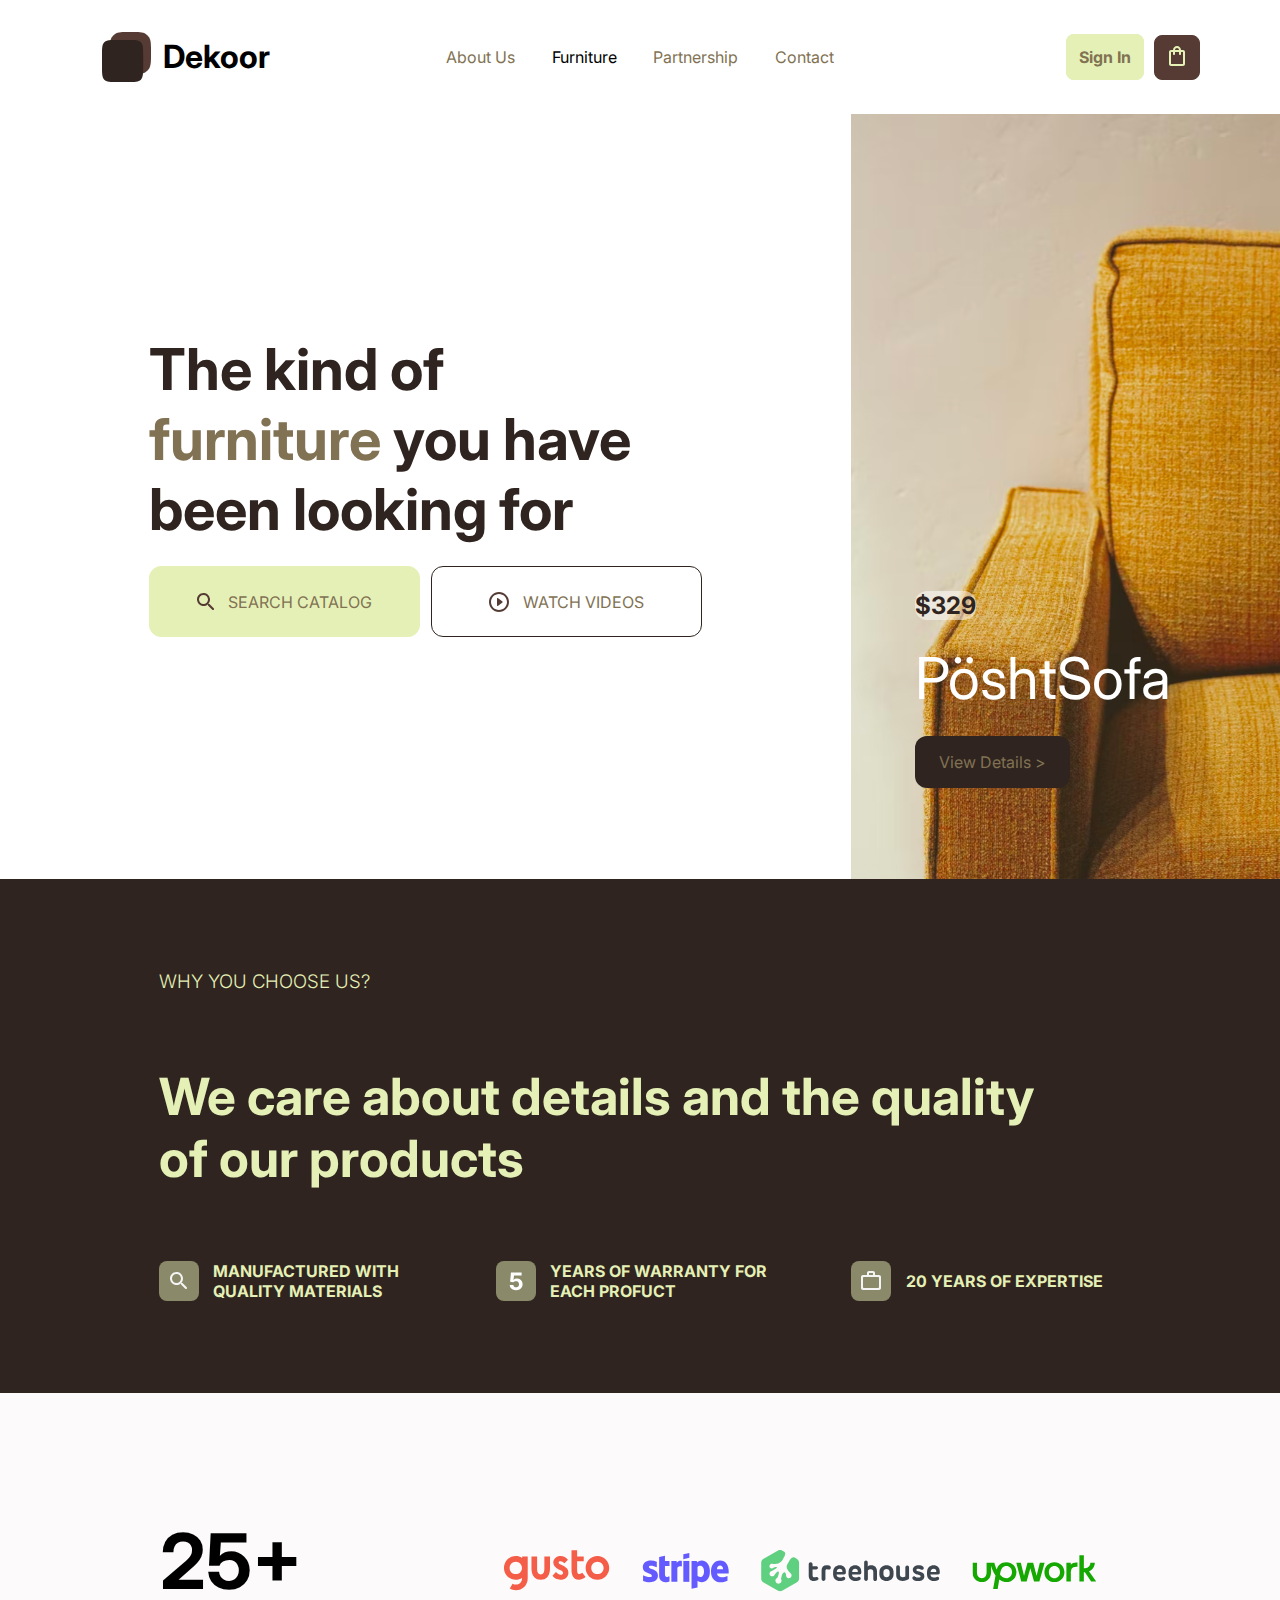
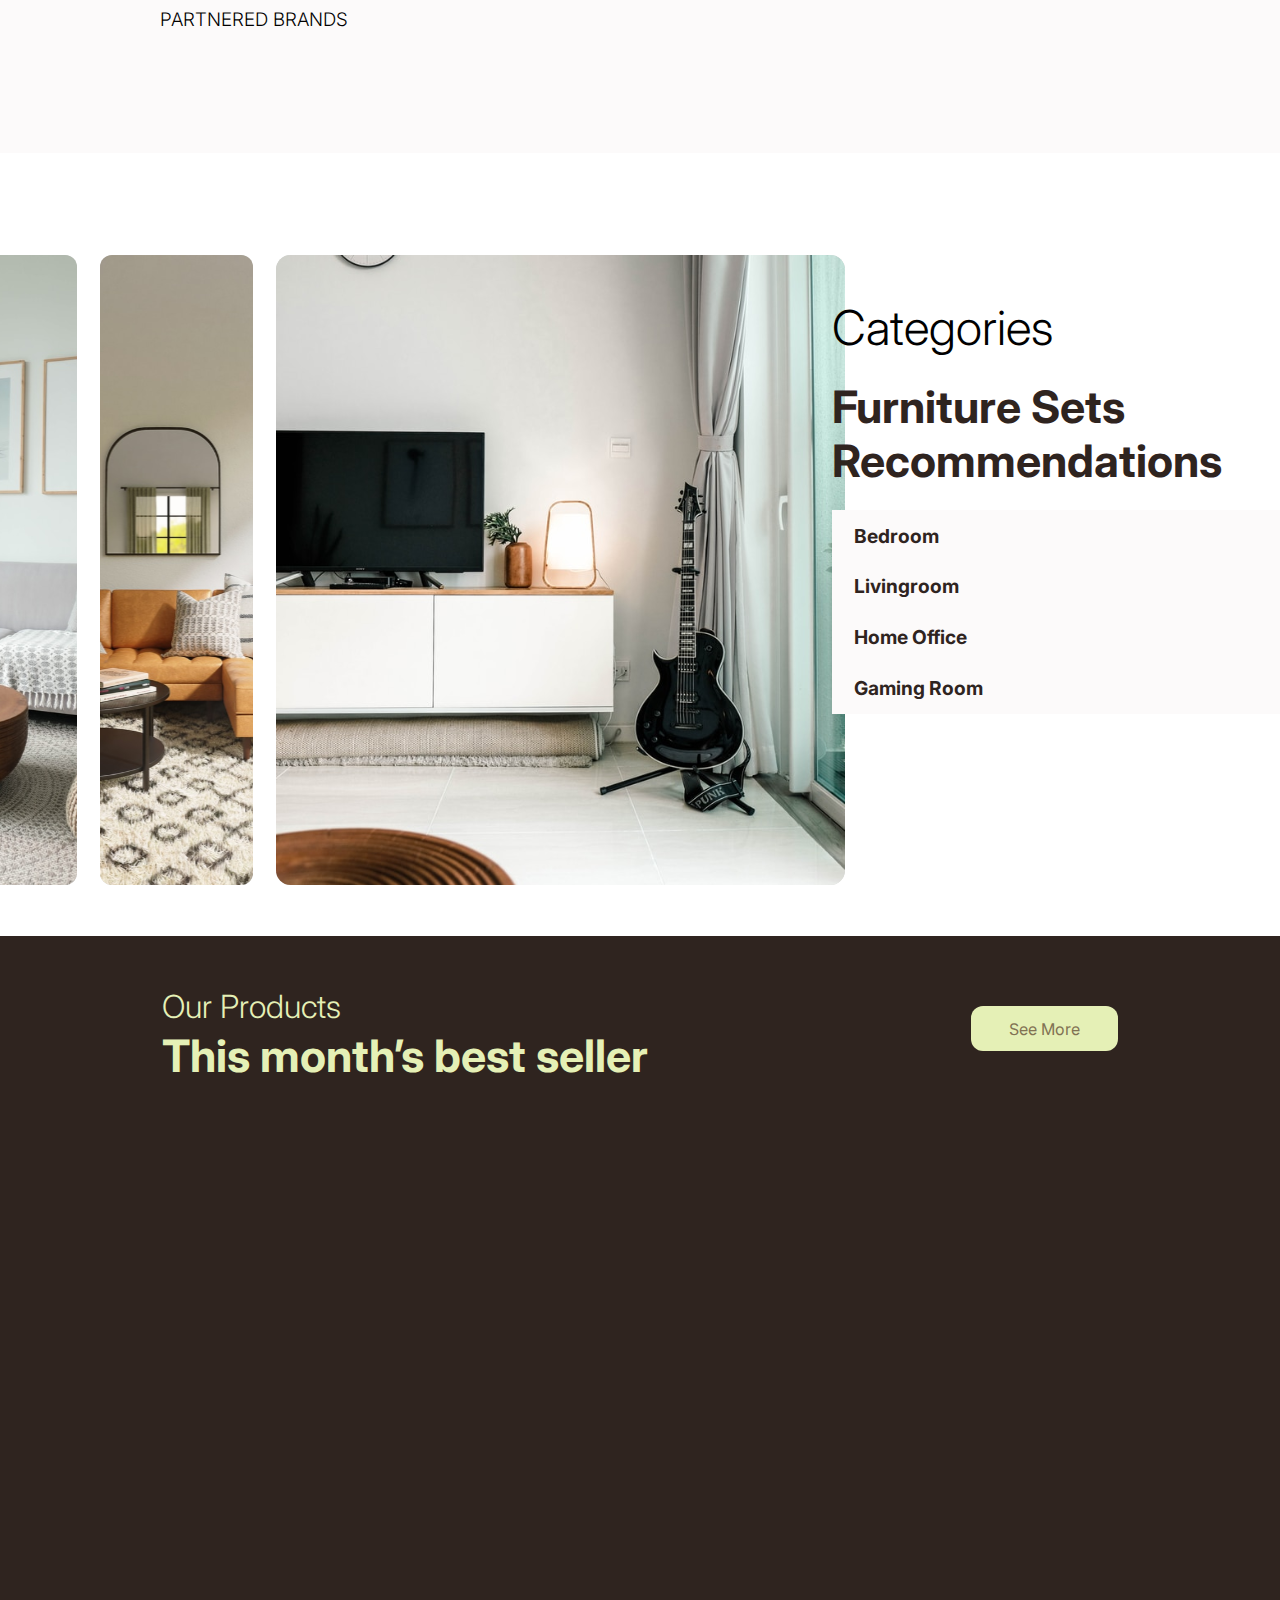
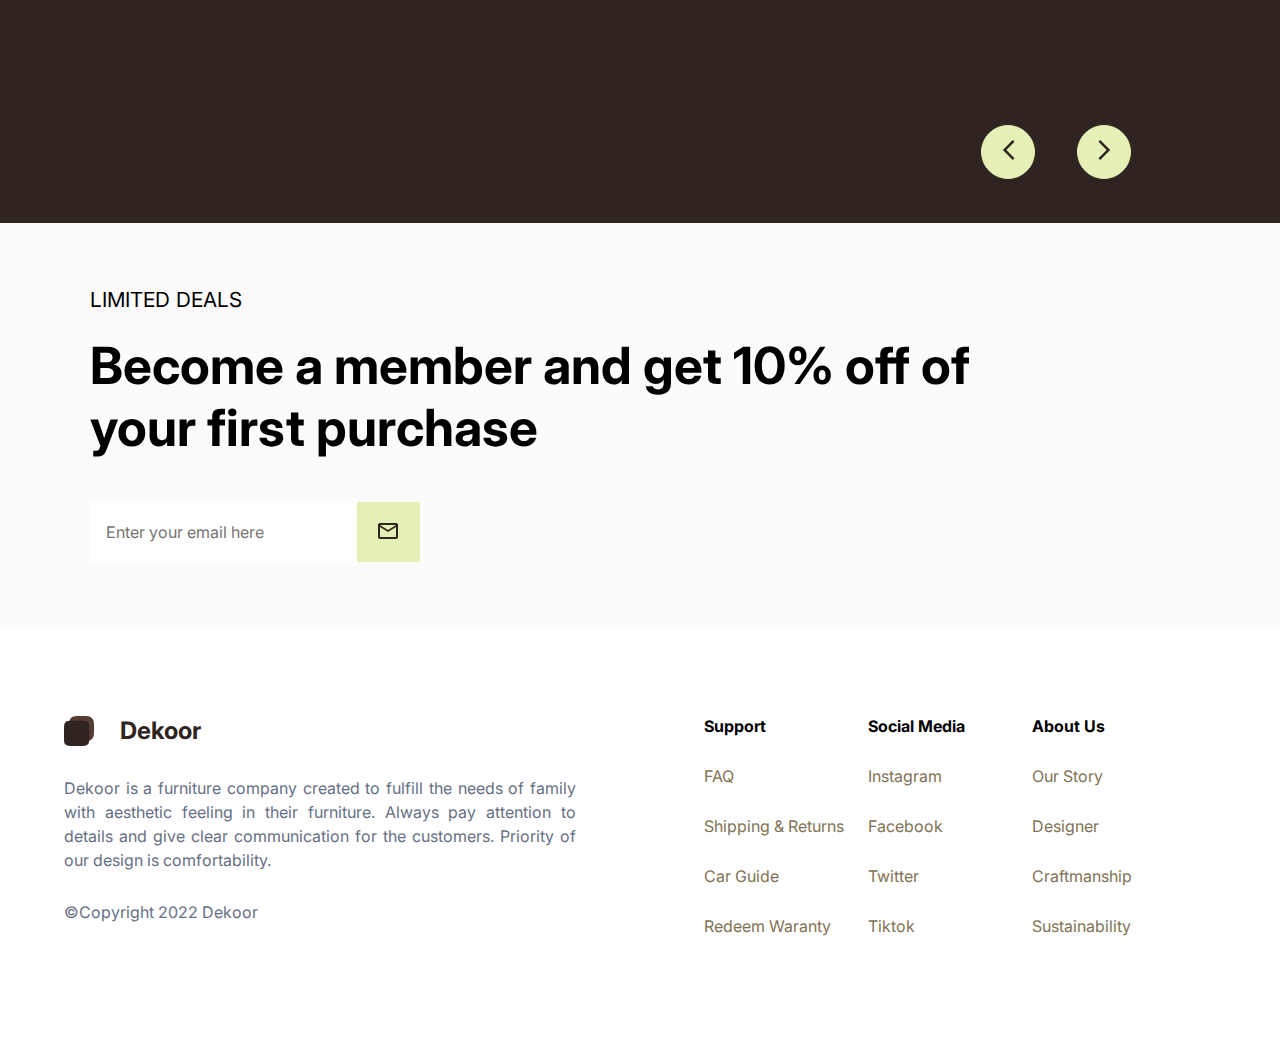
==== commit 325e489d: "." ====
--- a/index.html
+++ b/index.html
@@ -108,23 +108,14 @@
                </div>
                <div class="swiper mySwiper">
                     <div class="swiper-wrapper">
-                         <div class="swiper-slide">Slide 1</div>
-                         <div class="swiper-slide">Slide 2</div>
-                         <div class="swiper-slide">Slide 3</div>
-                         <div class="swiper-slide">Slide 4</div>
-                         <div class="swiper-slide">Slide 5</div>
-                         <div class="swiper-slide">Slide 6</div>
-                         <div class="swiper-slide">Slide 7</div>
-                         <div class="swiper-slide">Slide 8</div>
-                         <div class="swiper-slide">Slide 9</div>
+
                     </div>
                     <!-- <div class="swiper-button-next"></div>
                     <div class="swiper-button-prev"></div> -->
-                    <div class="swiper-pagination"></div>
                </div>
                <div class="prevnext">
-                    <button class="swiper-button-next"></button>
-                    <button class="swiper-button-prev"></button>
+                    <button class=""><img src="/assets/back.svg" alt=""></button>
+                    <button class=""><img src="/assets/prev.svg" alt=""></button>
                </div>
           </section>
 
@@ -192,6 +183,32 @@
                     el: ".swiper-pagination",
                },
           });
+          async function getPhoto() {
+               try {
+                    let res = await fetch('https://jsonplaceholder.typicode.com/photos/');
+                    return await res.json();
+               } catch (error) {
+                    console.log(error);
+               }
+          }
+          async function renderUsage() {
+               let photos = await getPhoto();
+               let html = '';
+               photos.forEach(photo => {
+                    let htmlSegment =
+                         `<div class="swipe-slide photo">
+                            <img src="${photo.url}" >
+                        </div>`;
+
+                    html += htmlSegment;
+               });
+
+               let container = document.querySelector('.swipe-wrapper');
+               container.innerHTML = html
+          }
+
+          renderUsage();
+
           function openNav() {
                document.getElementById("mySidenav").style.width = "250px";
                document.getElementById("main").style.marginLeft = "250px";
@@ -205,6 +222,7 @@
                document.body.style.backgroundColor = "white";
           }
      </script>
+
 </body>
 
 </html>--- a/style.css
+++ b/style.css
@@ -24,6 +24,7 @@
 
 main {
      max-width: 100vw;
+     transition: margin-left .5s;
 }
 
 li a:hover {
@@ -103,6 +104,7 @@
 .toggle {
      display: none;
 }
+
 /* Hero */
 
 .hero1 {
@@ -400,13 +402,13 @@
 }
 
 .hero5 button {
-     width: 25%;
+     height: fit-content;
      aspect-ratio: 1/1;
      border: 1px solid var(--lgree);
      background-color: var(--lgree);
      border-radius: 999px;
      text-align: center;
-     padding: 10%;
+     padding: 5% 10%;
 }
 
 
@@ -603,15 +605,12 @@
      margin-left: 50px;
 }
 
-#main {
-     transition: margin-left .5s;
-}
 
 
 @media screen and (max-width:992px) {
 
      /* Nav */
-     
+
      /* Hero 1 */
      .hero1 {
           flex-wrap: nowrap;
@@ -636,6 +635,7 @@
           overflow: hidden;
      }
 
+
      .btn-hero {
           margin-top: 20px;
      }
@@ -648,12 +648,15 @@
           width: 100%;
           height: 50%;
      }
+
      .price h1 {
           padding-left: 10%;
      }
+
      .price h2 {
           margin-left: 10%;
      }
+
      .price a {
           margin-left: 10%;
      }
@@ -834,7 +837,7 @@
      }
 
      /* hero1 */
-     
+
      .hero1 h1 {
           font-size: 2em;
           width: 100%;
@@ -868,7 +871,8 @@
      }
 
      .price h1 {
-          margin-left: 30px;
+          margin-left: 0;
+          padding-left: 30px;
      }
 
      .price a {
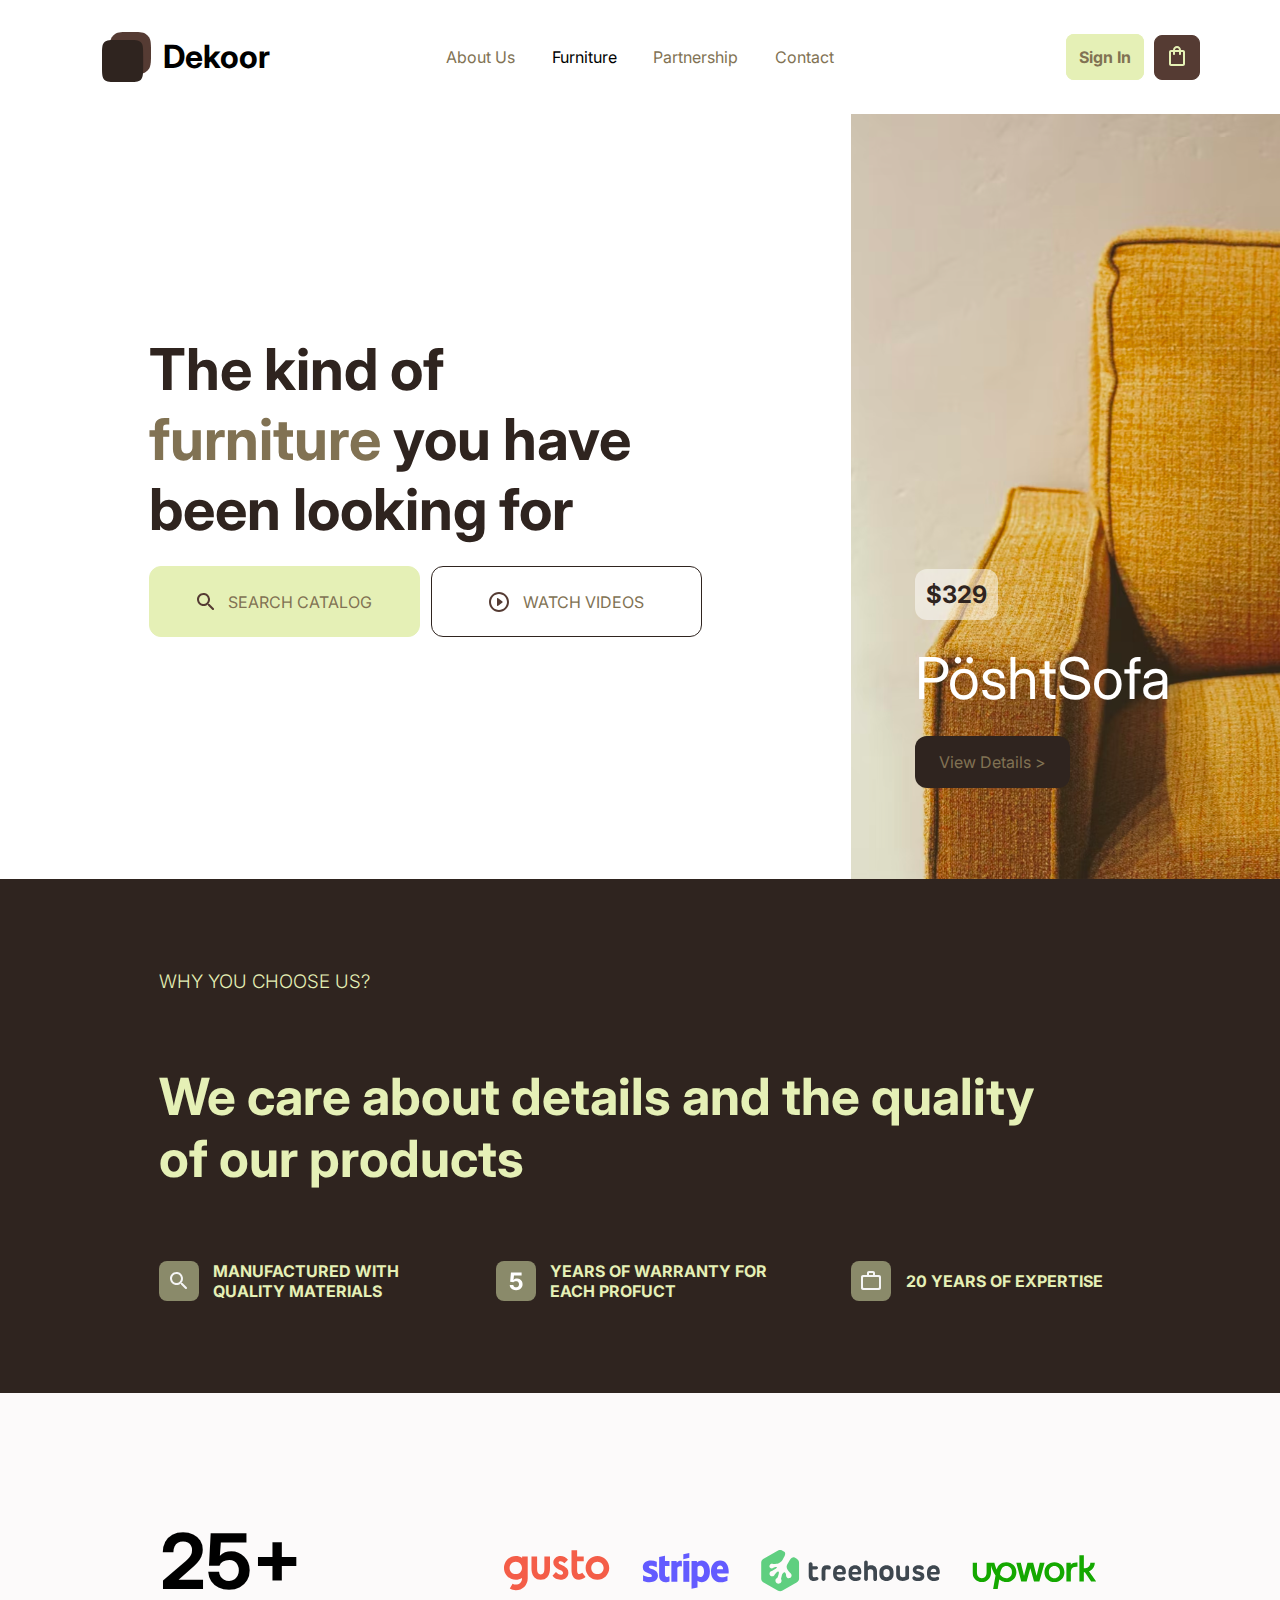
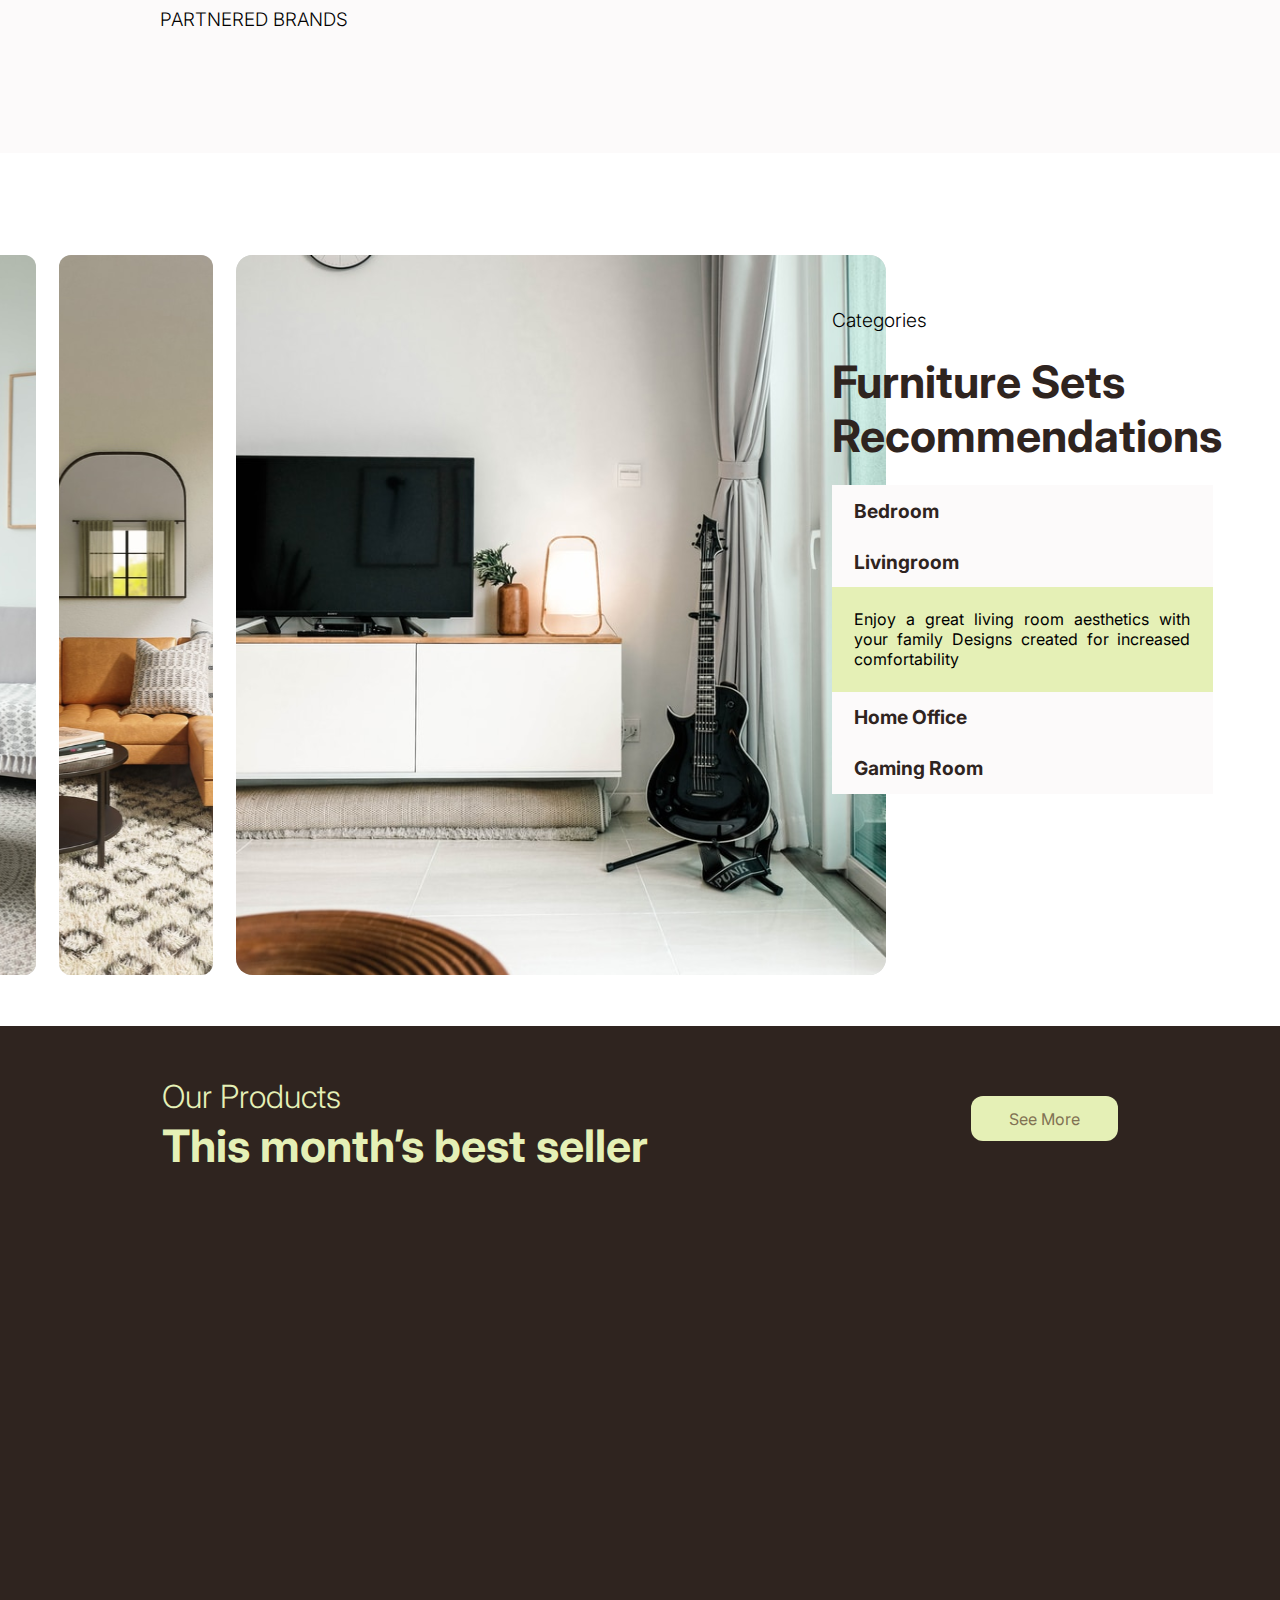
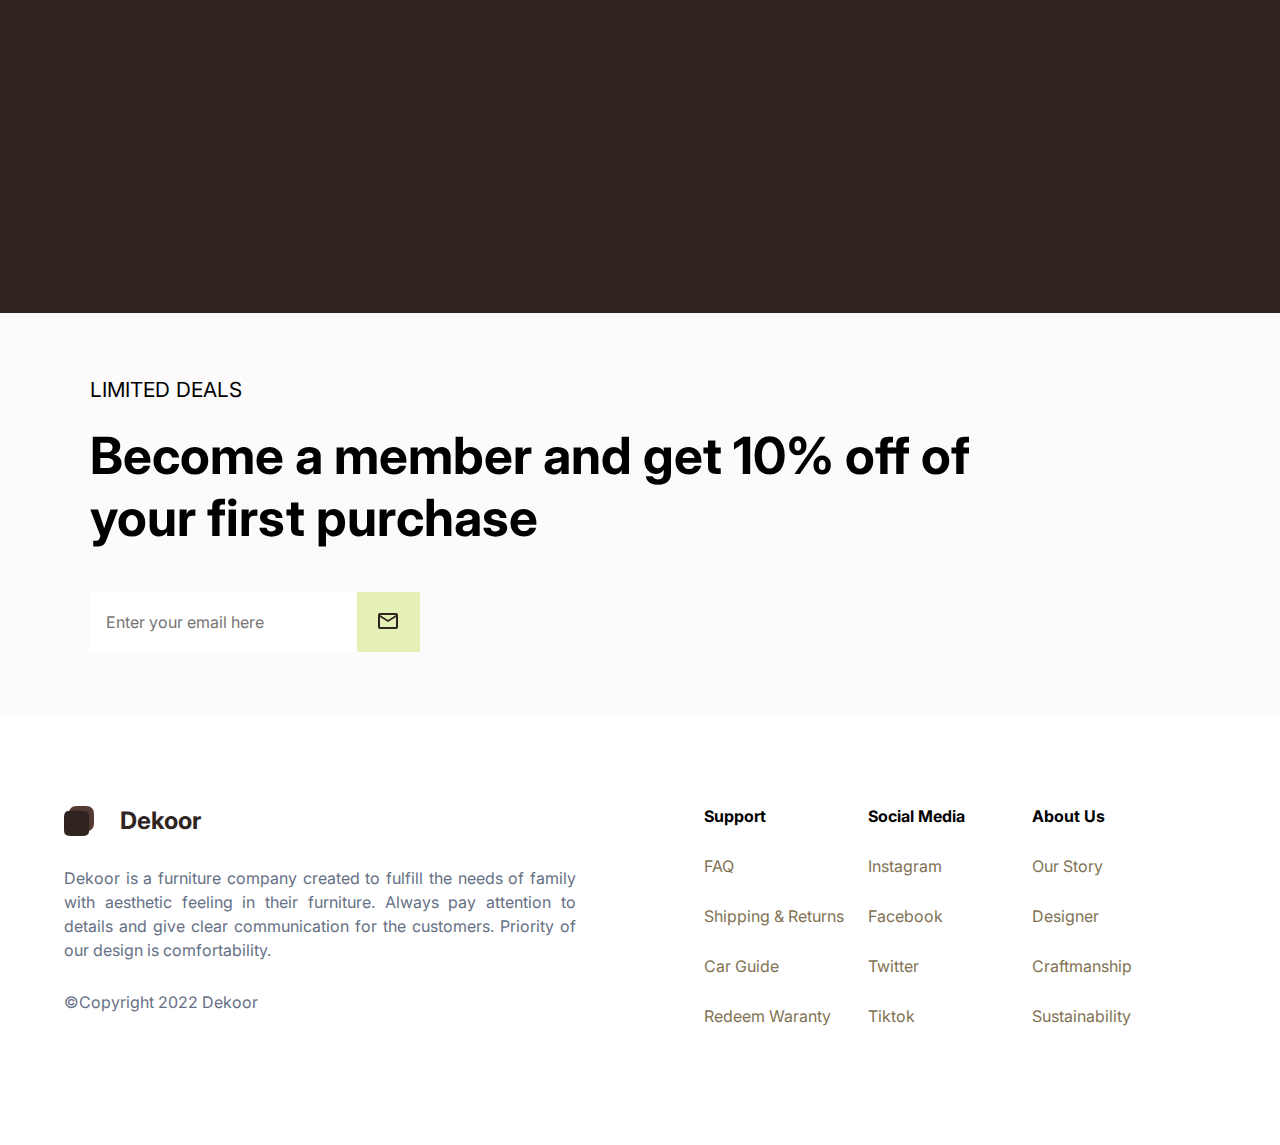
==== commit ffd48285: "revisi carousel, dropdown, sidebar" ====
--- a/index.html
+++ b/index.html
@@ -31,22 +31,23 @@
                     <li><button><img src="/assets/purchase.svg" /></button></li>
                </div>
                <span class="toggle" type="button">
-                    <img src="assets/3line.svg" alt="">
                </span>
           </nav>
-          <div id="mySidenav" class="sidenav">
-               <a href="javascript:void(0)" class="closebtn" onclick="closeNav()">&times;</a>
-               <a href="#">About</a>
-               <a href="#">Services</a>
-               <a href="#">Clients</a>
-               <a href="#">Contact</a>
-          </div>
+
      </header>
+     <!-- Navbar Mobile -->
+     <div id="mob" class="mob">
+          <a class="closebtn"></a>
+          <a href="#">About</a>
+          <a href="#">Services</a>
+          <a href="#">Clients</a>
+          <a href="#">Contact</a>
+     </div>
 
      <main id="main">
           <section id="hero1" class="hero1">
                <div>
-                    <h1>The kind of<br /> <span>furniture</span> you have<br />been looking for</h1>
+                    <h1>The kind of<br /> <span>furniture</span> you have<br /> been looking for</h1>
                     <div class="btn-hero">
                          <a href="#"><img src="assets/search.svg" />SEARCH CATALOG</a>
                          <a href="#"><img src="assets/play.svg" />WATCH VIDEOS</a>
@@ -55,7 +56,7 @@
                <div class="price">
                     <h2>$329</h2>
                     <h1>PöshtSofa</h1>
-                    <a href="">View Details ></a>
+                    <a href="#">View Details ></a>
                </div>
           </section>
 
@@ -91,10 +92,26 @@
                <div class="">
                     <h3>Categories</h3>
                     <h1>Furniture Sets Recommendations</h1>
-                    <button>Bedroom</button>
-                    <button>Livingroom</button>
-                    <button>Home Office</button>
-                    <button>Gaming Room</button>
+                    <button id="dd-1">Bedroom</button>
+                    <div class="ddown scale-up-ver-top" id="ddd-1">
+                         Enjoy a great Bedroom aesthetics with your family Designs created for increased
+                         comfortability
+                    </div>
+                    <button id="dd-2">Livingroom</button>
+                    <div class="ddown scale-up-ver-top" id="ddd-2">
+                         Enjoy a great living room aesthetics with your family Designs created for increased
+                         comfortability
+                    </div>
+                    <button id="dd-3">Home Office</button>
+                    <div class="ddown scale-up-ver-top" id="ddd-3">
+                         Enjoy a great living room aesthetics with your family Designs created for increased
+                         comfortability
+                    </div>
+                    <button id="dd-4">Gaming Room</button>
+                    <div class="ddown scale-up-ver-top" id="ddd-4">
+                         Enjoy a great living room aesthetics with your family Designs created for increased
+                         comfortability
+                    </div>
                </div>
           </section>
 
@@ -114,8 +131,8 @@
                     <div class="swiper-button-prev"></div> -->
                </div>
                <div class="prevnext">
-                    <button class=""><img src="/assets/back.svg" alt=""></button>
-                    <button class=""><img src="/assets/prev.svg" alt=""></button>
+                    <button class="prev"><img src="/assets/back.svg" alt=""></button>
+                    <button class="next"><img src="/assets/prev.svg" alt=""></button>
                </div>
           </section>
 
@@ -166,26 +183,33 @@
      </footer>
      <script src="https://cdn.jsdelivr.net/npm/swiper/swiper-bundle.min.js"></script>
      <script>
+
+          // swiper.js for carousel
           var swiper = new Swiper(".mySwiper", {
                effect: "coverflow",
-               grabCursor: true,
+               slidesPerView: "3",
                centeredSlides: true,
-               slidesPerView: "4",
+               spaceBetween: 60,
+               loop: true,
                coverflowEffect: {
-                    rotate: 10,
-                    stretch: 0,
-                    depth: 100,
+                    rotate: 0,
+                    stretch: 20,
+                    depth: 80,
                     modifier: 1,
                     slideShadows: true,
 
                },
-               pagination: {
-                    el: ".swiper-pagination",
+               navigation: {
+                    nextEl: ".next",
+                    prevEl: ".prev",
                },
           });
+
+          // fethc ima from API
           async function getPhoto() {
                try {
                     let res = await fetch('https://jsonplaceholder.typicode.com/photos/');
+                    console.log(res)
                     return await res.json();
                } catch (error) {
                     console.log(error);
@@ -193,34 +217,80 @@
           }
           async function renderUsage() {
                let photos = await getPhoto();
+               let data = photos.splice(4995);
+               console.log(data)
                let html = '';
-               photos.forEach(photo => {
+               data.forEach(photo => {
                     let htmlSegment =
-                         `<div class="swipe-slide photo">
+                         `<div class="swiper-slide">
                             <img src="${photo.url}" >
                         </div>`;
 
                     html += htmlSegment;
                });
 
-               let container = document.querySelector('.swipe-wrapper');
+               let container = document.querySelector('.swiper-wrapper');
                container.innerHTML = html
           }
 
           renderUsage();
 
-          function openNav() {
-               document.getElementById("mySidenav").style.width = "250px";
-               document.getElementById("main").style.marginLeft = "250px";
-               document.body.style.backgroundColor = "rgba(0,0,0,0.4)";
-          }
-
-          /* Set the width of the side navigation to 0 and the left margin of the page content to 0, and the background color of body to white */
-          function closeNav() {
-               document.getElementById("mySidenav").style.width = "0";
-               document.getElementById("main").style.marginLeft = "0";
-               document.body.style.backgroundColor = "white";
-          }
+          // sidebar mobil navigation 
+          $(document).ready(() => {
+               $('.toggle').click(() => {
+                    $("main").css('display', 'none')
+                    $("footer").css('display', 'none')
+                    $('.mob').css('width', '100%')
+               })
+          })
+
+          $(document).ready(() => {
+               $('.closebtn').click(() => {
+                    $('.mob').css('width', '0%')
+                    $("main").css('display', 'block')
+                    $("footer").css('display', 'flex')
+               })
+          })
+
+          // Dropdown Functions
+          $(document).ready(() => {
+               $('#dd-1').click(() => {
+                    $('#ddd-1').css('display', 'block')
+                    $('#ddd-2').css('display', 'none')
+                    $('#ddd-3').css('display', 'none')
+                    $('#ddd-4').css('display', 'none')
+               })
+
+          })
+          $(document).ready(() => {
+               $('#dd-2').click(() => {
+                    $('#ddd-2').css('display', 'block')
+                    $('#ddd-1').css('display', 'none')
+                    $('#ddd-3').css('display', 'none')
+                    $('#ddd-4').css('display', 'none')
+               })
+
+          })
+          $(document).ready(() => {
+               $('#dd-3').click(() => {
+                    $('#ddd-2').css('display', 'none')
+                    $('#ddd-1').css('display', 'none')
+                    $('#ddd-3').css('display', 'block')
+                    $('#ddd-4').css('display', 'none')
+               })
+
+          })
+          $(document).ready(() => {
+               $('#dd-4').click(() => {
+                    $('#ddd-1').css('display', 'none')
+                    $('#ddd-2').css('display', 'none')
+                    $('#ddd-3').css('display', 'none')
+                    $('#ddd-4').css('display', 'block')
+               })
+
+          })
+
+
      </script>
 
 </body>
--- a/style.css
+++ b/style.css
@@ -110,7 +110,6 @@
 .hero1 {
      max-width: 100vw;
      height: 85vh;
-     min-height: 700px;
      display: flex;
 }
 
@@ -193,6 +192,7 @@
      color: var(--darkBrown);
      font-weight: light;
      background: rgba(255, 255, 255, 0.5);
+     padding: 3%;
      border-radius: 12px;
      display: inline;
 }
@@ -206,7 +206,7 @@
      width: fit-content;
      padding: 16px 24px;
      background: var(--darkBrown);
-     color: white;
+     color: #FFFFFF;
      border-radius: 12px;
      margin-bottom: 25%;
 }
@@ -215,6 +215,7 @@
 .hero2 {
      max-width: 100%;
      height: 40vh;
+     min-height: 350px;
      padding: 6% 3%;
      background-color: var(--darkBrown);
      color: var(--lgree);
@@ -290,7 +291,7 @@
 
 .hero4 {
      max-width: 100%;
-     height: 70vh;
+     height: 80vh;
      display: flex;
      flex-direction: row;
      padding: 3% 0%;
@@ -330,12 +331,13 @@
 }
 
 .hero4 h3 {
-     font-size: 3em;
+     font-size: 1.5vw;
      font-weight: 300;
 }
 
 .hero4 button {
      padding: 3% 5%;
+     width: 85%;
      font-size: 1.2em;
      font-weight: bold;
      background-color: #FCFAFA;
@@ -343,6 +345,7 @@
      display: flex;
      justify-content: flex-start;
      color: var(--darkBrown);
+     cursor: pointer;
 }
 
 /* Hero 5 */
@@ -399,6 +402,7 @@
      position: absolute;
      right: 10%;
      bottom: 5%;
+     z-index: 1;
 }
 
 .hero5 button {
@@ -527,14 +531,15 @@
 /* Swipper */
 .swiper {
      width: 100%;
-     height: 80%;
+     height: 70%;
+     z-index: 10;
 }
 
 .swiper-slide {
      text-align: center;
      font-size: 18px;
      background: #fff;
-     min-width: 400px;
+
      /* Center slide text vertically */
      display: -webkit-box;
      display: -ms-flexbox;
@@ -548,6 +553,7 @@
      -ms-flex-align: center;
      -webkit-align-items: center;
      align-items: center;
+
 }
 
 .swiper-slide img {
@@ -558,7 +564,7 @@
 }
 
 .swiper-slide {
-     width: 80%;
+     width: 50%;
 }
 
 .swiper-slide:nth-child(2n) {
@@ -571,40 +577,74 @@
 
 /* Off Canvas */
 
-.sidenav {
+.mob {
      height: 100%;
-     width: 0;
+     width: 0%;
      position: fixed;
-     z-index: 1;
+     z-index: 10;
      top: 0;
      left: 0;
-     background-color: #111;
+     background-color: var(--lgree);
      overflow-x: hidden;
-     transition: 0.5s;
-     padding-top: 60px;
-}
-
-.sidenav a {
+     transition: all 0.5s;
+}
+
+.mob a {
      padding: 8px 8px 8px 32px;
      text-decoration: none;
      font-size: 25px;
-     color: #818181;
+     color: var(--darkBrown);
      display: block;
      transition: 0.3s;
 }
 
-.sidenav a:hover {
+.mob a:hover {
      color: #f1f1f1;
 }
 
-.sidenav .closebtn {
+.closebtn {
      position: absolute;
-     top: 0;
-     right: 25px;
+     top: 2%;
+     right: 3%;
      font-size: 36px;
      margin-left: 50px;
-}
-
+     background-image: url('/assets/close.svg');
+     background-repeat: no-repeat;
+     background-position: center;
+     aspect-ratio: 1/1;
+     width: 30px;
+     cursor: pointer;
+}
+
+.ddown {
+     width: 75%;
+     height: fit-content;
+     padding: 5%;
+     background: var(--lgree);
+     text-align: justify;
+     transition: all 1s;
+}
+
+.scale-up-ver-top {
+     -webkit-animation: scale-up-ver-top 0.4s cubic-bezier(0.390, 0.575, 0.565, 1.000) both;
+     animation: scale-up-ver-top 0.4s cubic-bezier(0.390, 0.575, 0.565, 1.000) both;
+}
+
+#ddd-1 {
+     display: none;
+}
+
+#ddd-2 {
+     display: block;
+}
+
+#ddd-3 {
+     display: none;
+}
+
+#ddd-4 {
+     display: none;
+}
 
 
 @media screen and (max-width:992px) {
@@ -616,6 +656,7 @@
           flex-wrap: nowrap;
           flex-direction: column;
           padding: 0;
+          min-height: 800px;
      }
 
      .hero1>div:nth-child(1) {
@@ -707,8 +748,10 @@
      /* Hero 4 */
      .hero4 {
           flex-direction: column;
+          justify-content: center;
+          align-items: center;
+          width: 100%;
           height: 100%;
-          padding: 0;
      }
 
      .hero4>div:nth-child(1) {
@@ -723,12 +766,12 @@
      .hero4>div:nth-child(2) {
           max-width: 100%;
           height: 50%;
-          text-align: center;
+          justify-content: center;
+          align-items: center;
           order: 1;
      }
 
      .hero4 button {
-          width: 100%;
           font-size: 2em;
      }
 
@@ -742,7 +785,13 @@
           font-size: 1em;
      }
 
-     .hero4 h1 {}
+     .hero4 h3 {
+          font-size: 1em;
+     }
+
+     .hero4 h1 {
+          font-size: 1.2em;
+     }
 
      /* Hero 5 */
      .prevnext {
@@ -804,6 +853,7 @@
      nav {
           justify-content: space-between;
           padding: 0 10%;
+          min-height: 50px;
      }
 
      .logo {
@@ -813,6 +863,13 @@
 
      .toggle {
           display: block;
+          background-image: url('/assets/3line.svg');
+          background-position: center;
+          background-repeat: no-repeat;
+          background-size: cover;
+          width: 20px;
+          height: 20px;
+          cursor: pointer;
      }
 
      nav ul {
@@ -828,20 +885,25 @@
           display: block;
      }
 
-     .sidenav {
-          padding-top: 15px;
-     }
-
-     .sidenav a {
-          font-size: 18px;
+     .mob {
+          display: flex;
+          flex-direction: column;
+          justify-content: center;
+          align-items: center;
+
+     }
+
+     .mob a {
+          font-size: 25px;
      }
 
      /* hero1 */
 
      .hero1 h1 {
           font-size: 2em;
-          width: 100%;
+          width: 95%;
           margin-bottom: 5%;
+          padding: 2% 0;
      }
 
      .hero1 br {
@@ -908,4 +970,5 @@
           margin-bottom: 0;
      }
 
+
 }